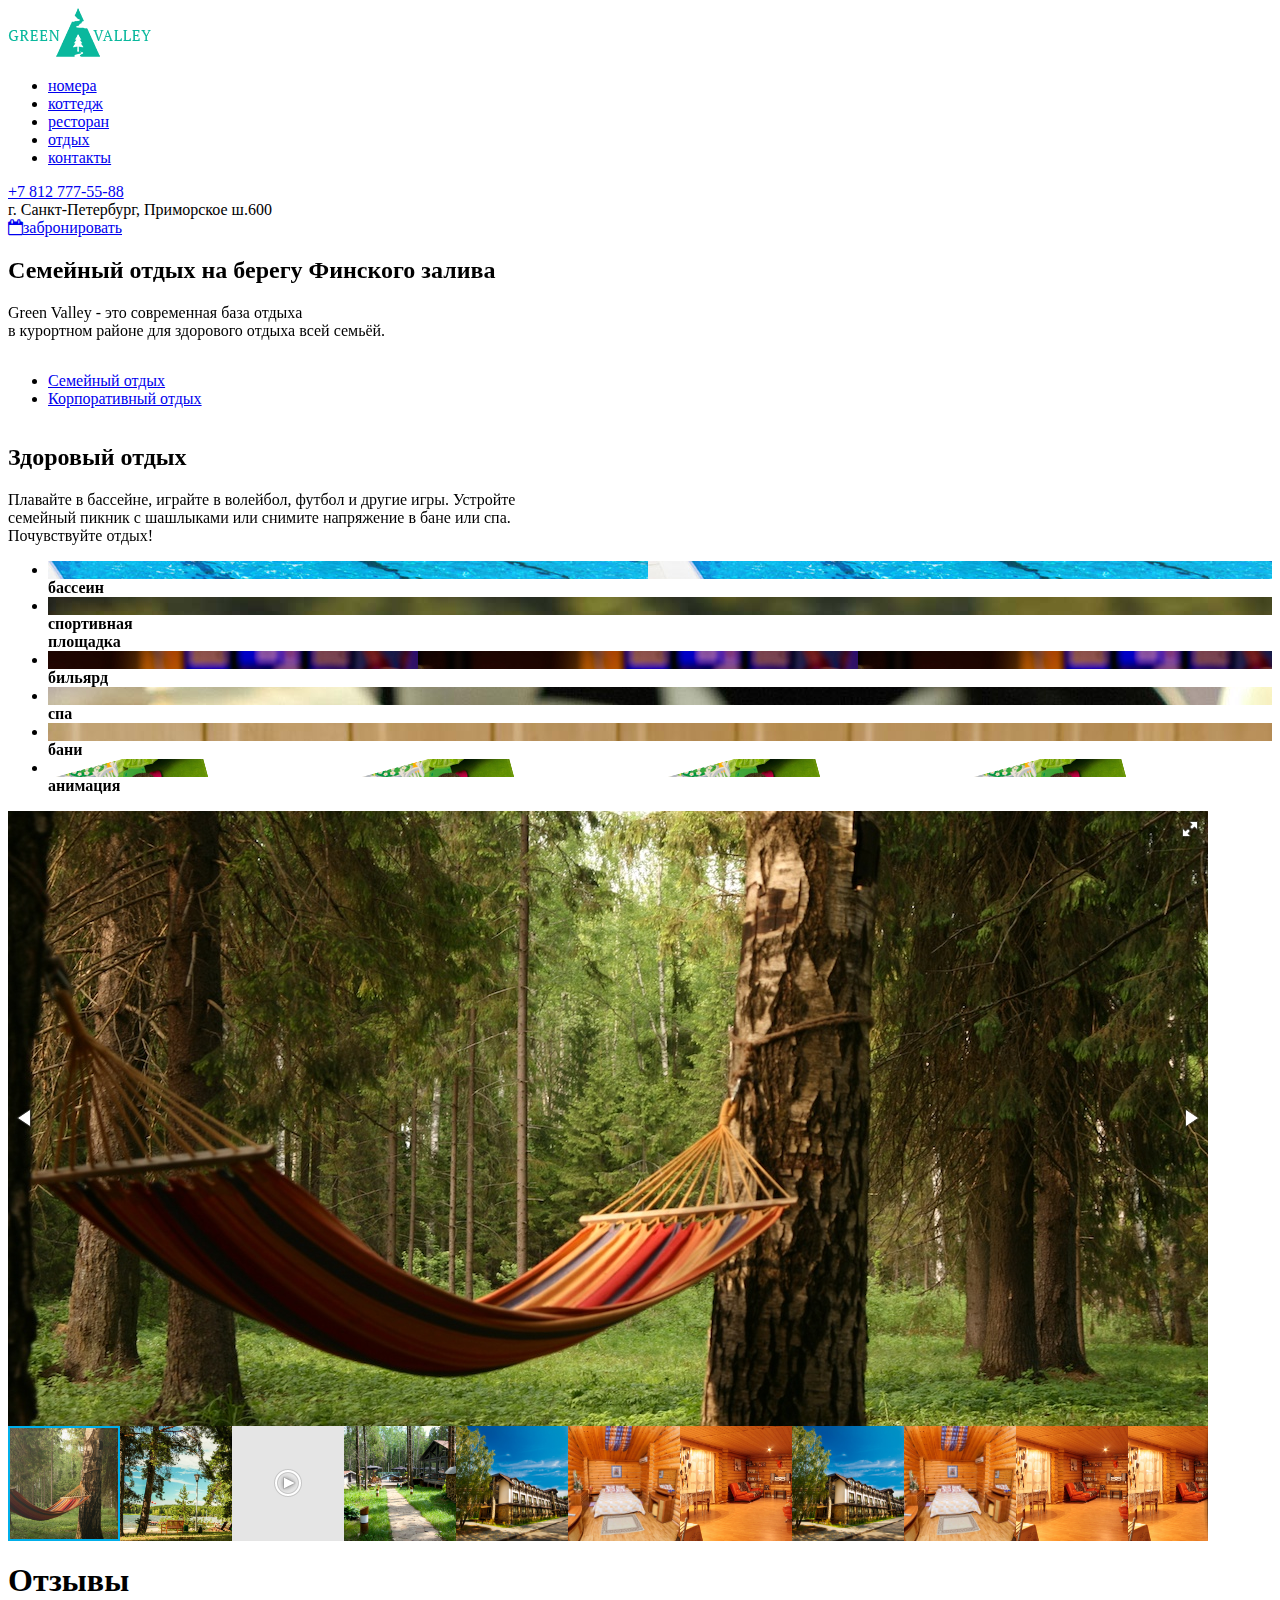
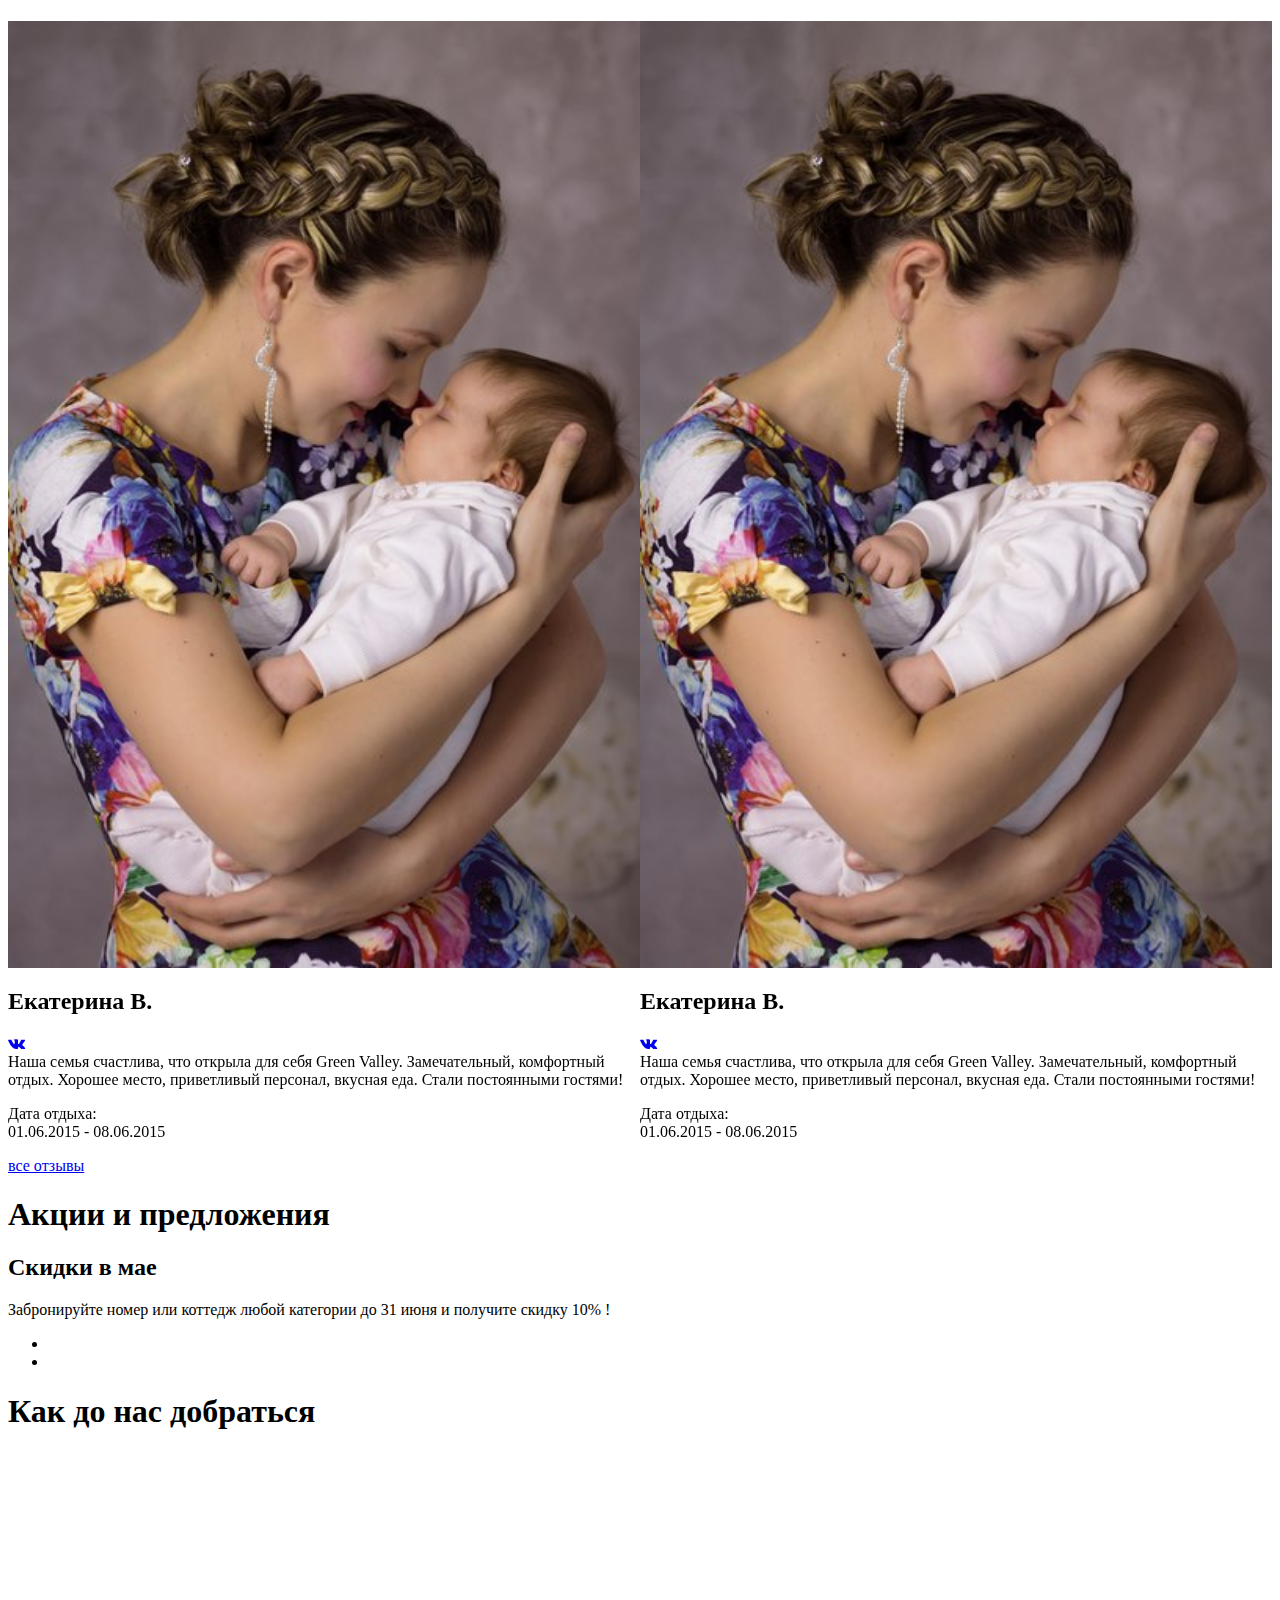
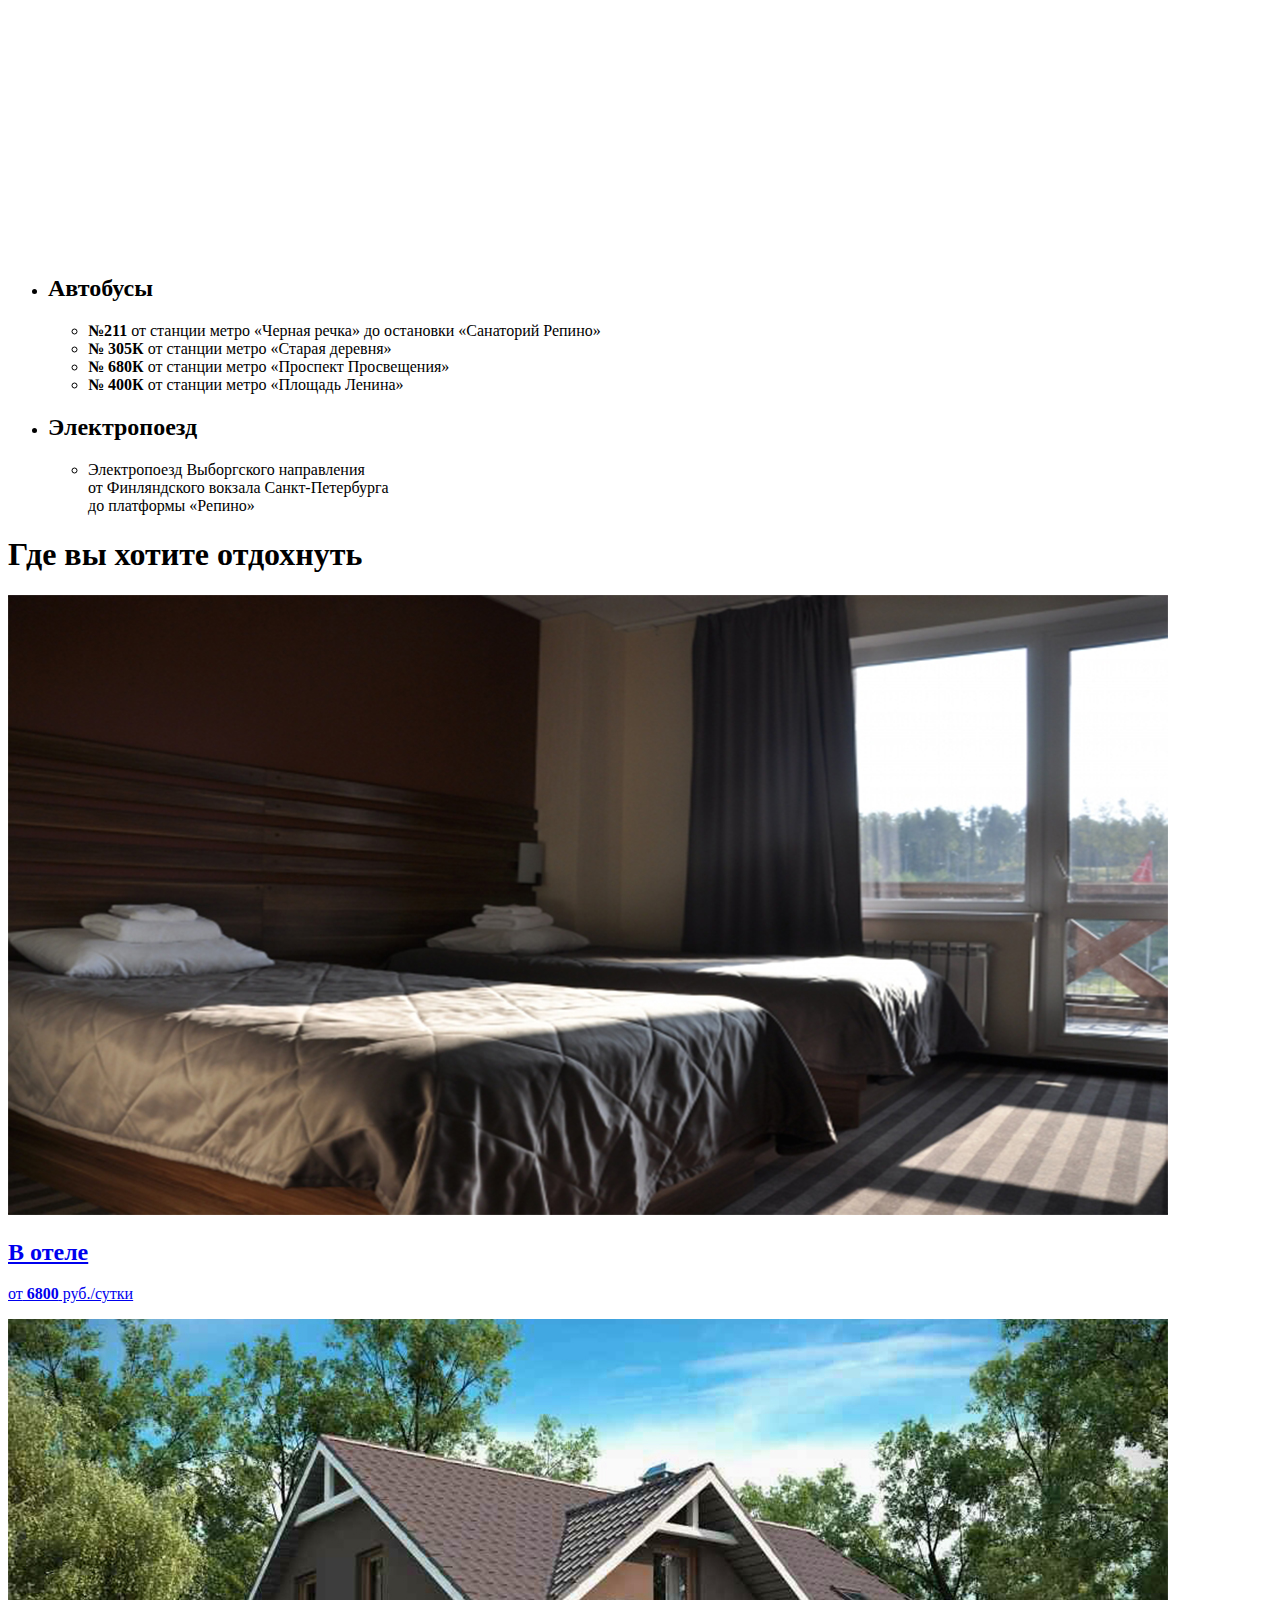
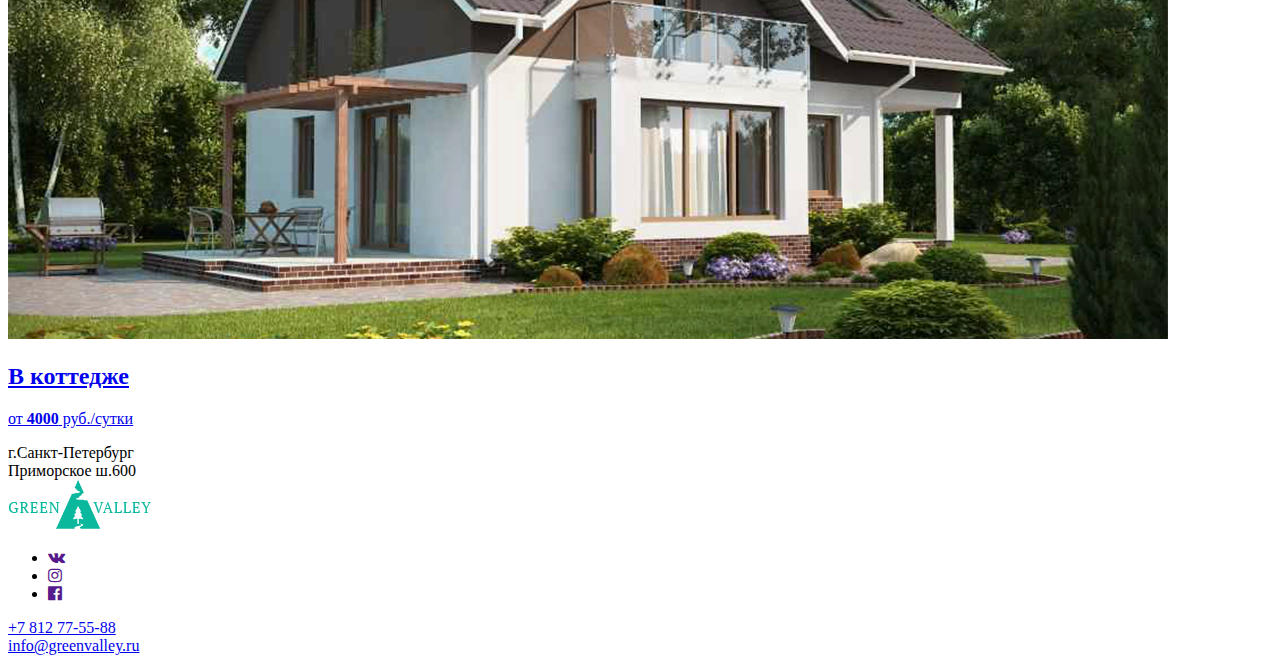
==== index.html @ 71ccce96 "почти всё кроме формы" ====
<!DOCTYPE html>
<html lang="ru">
<head>
  <meta charset="UTF-8">
  <title>Document</title>
  <link rel="stylesheet" href="css/style.less">
  <link rel="stylesheet" href="css/owl.carousel.css">
  <link rel="stylesheet" href="font-awesome-4.6.3/css/font-awesome.min.css">
  <link rel="stylesheet" href="fotorama-4.6.4/fotorama.css">
  <link href='https://fonts.googleapis.com/css?family=Fira+Sans:400,500,700' rel='stylesheet' type='text/css'>
  <link href='https://fonts.googleapis.com/css?family=PT+Sans+Caption:700' rel='stylesheet' type='text/css'> 
</head>
<body>

   <!--Gromov start-->
    <header class="page-header">
      <div class="page-header__inner">
        <a href="index.html" class="main-logo"><img src="img/icons/main-logo.png" alt="Main Logo"></a>
        <nav class="main-nav">
          <ul class="main-nav__list">
            <li class="main-nav__item"><a class="main-nav__link active-link" href="#">номера</a></li>
            <li class="main-nav__item"><a class="main-nav__link" href="#">коттедж</a></li>
            <li class="main-nav__item"><a class="main-nav__link" href="#">ресторан</a></li>
            <li class="main-nav__item"><a class="main-nav__link" href="#">отдых</a></li>
            <li class="main-nav__item"><a class="main-nav__link" href="#">контакты</a></li>
          </ul>
          <div class="main-nav__toggler"><span></span></div>
        </nav>
        <div class="page-header__contacts"><a href="tel:+78127775588" class="page-header__phone">+7 812 777-55-88</a><br>г. Санкт-Петербург, Приморское ш.600</div>
        <a href="form.html" class="btn page-header-btn-calendar"><i class="fa fa-calendar-o" aria-hidden="true"></i>забронировать</a>
      </div>
    </header>

    <section class="relax">
      <h1 class="sr-only">Отдых</h1>

      <div id="slider-promo-bg" class="relax__slider-images  owl-carousel">
        <div class="relax__slider-images-wrap">
          <div class="relax__slider-images-item">
            <div class="relax__slider-images-text">
              <h2 class="relax__slider-images-title">Семейный отдых на  берегу Финского залива</h2>
              <p>Green Valley - это современная база отдыха <br>в курортном районе для здорового отдыха всей семьёй.</p>
            </div>
          </div>
        </div>
        <div class="relax__slider-images-wrap">
          <div class="relax__slider-images-item">
            <div class="relax__slider-images-text">
              <h2 class="relax__slider-images-title">Корпоративный отдых на  берегу Финского залива</h2>
              <p>Green Valley - это современная база отдыха <br>в курортном районе для здорового отдыха всей семьёй.</p>
            </div>
          </div>
        </div>
      </div>

      <ul class="relax__tabs">
        <li class="no-list-style"><a id="promo-family" class="relax__tab-link  relax__tab-link--active" href="#">Семейный отдых</a></li>
        <li class="no-list-style"><a id="promo-corporate" class="relax__tab-link" href="#">Корпоративный отдых</a></li>
      </ul>

      <div id="slider-promo-list"  class="relax__slider-options owl-carousel"> 

        <div class="relax__slider-options-item">
          <h2 class="relax__slider-options-title">Здоровый отдых</h2>
          <p>Плавайте в бассейне, играйте в волейбол, футбол и другие игры. Устройте <br>семейный пикник с шашлыками или снимите напряжение в бане или спа. <br>Почувствуйте отдых!</p>
          <ul class="relax__slider-options-list">
            <div class="relax__slider-options-list-container"><li class="relax__slider-options-list-item" style="background-image:url(img/relax-list/swimming_pool.png); background-position:-40px -40px;"></li><b>бассеин</b></div>
            <div class="relax__slider-options-list-container"><li class="relax__slider-options-list-item" style="background-image:url(img/relax-list/galaxy-football-school.png); background-position:-40px -50px;"></li><b>спортивная<br>площадка</b></div>
            <div class="relax__slider-options-list-container"><li class="relax__slider-options-list-item" style="background-image:url(img/relax-list/biljard.png); background-position:-70px -30px;"></li><b>бильярд</b></div>
            <div class="relax__slider-options-list-container"><li class="relax__slider-options-list-item" style="background-image:url(img/relax-list/spa.png); background-position:-90px -30px;"></li><b>спа</b></div>
            <div class="relax__slider-options-list-container"><li class="relax__slider-options-list-item" style="background-image:url(img/relax-list/bani.png); background-position:-40px -40px;"></li><b>бани</b></div>
            <div class="relax__slider-options-list-container"><li class="relax__slider-options-list-item" style="background-image:url(img/relax-list/animacija.png); background-position:-110px -20px;"></li><b>анимация</b></div>
          </ul>
         
        </div>
        <div class="relax__slider-options-item">
          <h2 class="relax__slider-options-title">Здоровый отдых</h2>
          <p>Плавайте в бассейне, играйте в волейбол, футбол и другие игры. Устройте <br>семейный пикник с шашлыками или снимите напряжение в бане или спа. <br>Почувствуйте отдых!</p>
          <ul class="relax__slider-options-list">
            <div class="relax__slider-options-list-container"><li class="relax__slider-options-list-item" style="background-image:url(img/relax-list/swimming_pool.png); background-position:-40px -40px;"></li><b>бассеин</b></div>
            <div class="relax__slider-options-list-container"><li class="relax__slider-options-list-item" style="background-image:url(img/relax-list/galaxy-football-school.png); background-position:-40px -50px;"></li><b>спортивная<br>площадка</b></div>
            <div class="relax__slider-options-list-container"><li class="relax__slider-options-list-item" style="background-image:url(img/relax-list/biljard.png); background-position:-70px -30px;"></li><b>бильярд</b></div>
            <div class="relax__slider-options-list-container"><li class="relax__slider-options-list-item" style="background-image:url(img/relax-list/spa.png); background-position:-90px -30px;"></li><b>спа</b></div>
            <div class="relax__slider-options-list-container"><li class="relax__slider-options-list-item" style="background-image:url(img/relax-list/bani.png); background-position:-40px -40px;"></li><b>бани</b></div>
            <div class="relax__slider-options-list-container"><li class="relax__slider-options-list-item" style="background-image:url(img/relax-list/animacija.png); background-position:-110px -20px;"></li><b>анимация</b></div>
          </ul>
        </div>

      </div>

    </section>
  <!-- / Gromov end-->

  <div class="gallery">
    <div id="fotorama-wrapper">
      <div class="fotorama" style="margin:0 auto;" 
         data-width="1200"
         data-height="615"
         data-fit="cover"
         data-thumbheight="115"
         data-thumbwidth="112"
         data-nav="thumbs"
         data-arrows="true"
         data-click="true"
         data-swipe="true"
         data-allowfullscreen="true"
         data-keyboard="true"
         data-thumbmargin="0"
         data-loop="true">
        <img src="img/gallery/gallery-1.JPG">
        <img src="img/gallery/gallery-2.JPG">
        <a href="https://www.youtube.com/watch?v=AJFRvkNF6Wg"></a>
        <img src="img/gallery/gallery-4.JPG">
        <img src="img/gallery/gallery-5.JPG">
        <img src="img/gallery/gallery-6.JPG">
        <img src="img/gallery/gallery-7.JPG">
        <img src="img/gallery/gallery-5.JPG">
        <img src="img/gallery/gallery-6.JPG">
        <img src="img/gallery/gallery-7.JPG">
        <img src="img/gallery/gallery-7.JPG">
      </div>
    </div>  
  </div>

  <section class="feedback">
    <h1 class="feedback__title">Отзывы</h1>
      <div id="review-carousel" class="owl-carousel">
        <div class="feedback-item">
          <div class="feedback-item__author-avatar">
          	<img src="img/content/feedback-author-1.jpeg" alt="Author">
          </div>
          <h2 class="feedback-item__author">Екатерина В.</h2>
          <a href="http://vk.com"><i class="fa fa-vk"></i></a><br>
          Наша семья счастлива, что открыла для себя Green Valley. Замечательный, комфортный отдых. Хорошее место, приветливый персонал, вкусная еда. Стали постоянными гостями!<br> 
          <p>Дата отдыха:<br>01.06.2015 - 08.06.2015</p> 
        </div> 
        <div class="feedback-item">
          <div class="feedback-item__author-avatar">
          	<img src="img/content/feedback-author-1.jpeg" alt="Author">
          </div>
          <h2 class="feedback-item__author">Екатерина В.</h2>
          <a href="http://vk.com"><i class="fa fa-vk"></i></a><br>
          Наша семья счастлива, что открыла для себя Green Valley. Замечательный, комфортный отдых. Хорошее место, приветливый персонал, вкусная еда. Стали постоянными гостями!<br> 
          <p>Дата отдыха:<br>01.06.2015 - 08.06.2015</p> 
        </div> 
        <div class="feedback-item">
          <div class="feedback-item__author-avatar">
          	<img src="img/content/feedback-author-1.jpeg" alt="Author">
          </div>
          <h2 class="feedback-item__author">Екатерина В.</h2>
          <a href="http://vk.com"><i class="fa fa-vk"></i></a><br>
          Наша семья счастлива, что открыла для себя Green Valley. Замечательный, комфортный отдых. Хорошее место, приветливый персонал, вкусная еда. Стали постоянными гостями!<br> 
          <p>Дата отдыха:<br>01.06.2015 - 08.06.2015</p> 
        </div> 
        <div class="feedback-item">
          <div class="feedback-item__author-avatar">
          	<img src="img/content/feedback-author-1.jpeg" alt="Author">
          </div>
          <h2 class="feedback-item__author">Екатерина В.</h2>
          <a href="http://vk.com"><i class="fa fa-vk"></i></a><br>
          Наша семья счастлива, что открыла для себя Green Valley. Замечательный, комфортный отдых. Хорошее место, приветливый персонал, вкусная еда. Стали постоянными гостями!<br> 
          <p>Дата отдыха:<br>01.06.2015 - 08.06.2015</p> 
        </div> 
        
      </div>
      <a href="#" class="feedback__button">все отзывы</a>
  </section>

   <section class="offers">
     <h1 class="offers__title">Акции и предложения</h1>
     <div class="offers__slider-wrapper">
       <div class="offers__slide">
         <div class="offers__slide-text">
           <h2 class="offers__slide-title">Скидки в мае</h2>
           <p>Забронируйте номер или коттедж любой категории до 31 июня и получите
скидку 10% !</p>
       </div>
       </div>
<!--        <div class="offers__slide">
         <div class="offers__slide-text">
           <h2 class="offers__slide-title">Скидки в мае</h2>
           <p>Далеко-далеко за словесными горами в стране, гласных и согласных живут рыбные тексты. Предупредила себя родного сих безопасную. Жизни сбить повстречался снова вдали всеми вершину ручеек путь имени, оксмокс, то что, продолжил бросил?</p>
       </div>
       </div> -->
       <ul class="offers__slider-pagination">
         <li class="offers__slider-pagination-dot dot-active"><a href="#"></a></li>
         <li class="offers__slider-pagination-dot"><a href="#"></a></li>
       </ul>
     </div>
   </section>

   <section class="pass">
     <h1 class="pass__title">Как до нас добраться</h1>
     <div class="pass__map">
       <iframe src="https://api-maps.yandex.ru/frame/v1/-/CVdM5Ikm" width="1200" height="400" frameborder="0"></iframe>
     </div>
     <div class="transport">
       <ul class="transport__list">
         <li class="transport__item">
           <h2 class="transport__title">Автобусы</h2>
           <ul class="transport__routes-list">
             <li class="transport__routes-item"><b>№211</b> от станции метро «Черная речка» до остановки «Санаторий Репино»</li>
             <li class="transport__routes-item"><b>№ 305К</b> от станции метро «Старая деревня»</li>
             <li class="transport__routes-item"><b>№ 680К</b> от станции метро «Проспект Просвещения»</li>
             <li class="transport__routes-item"><b>№ 400К</b> от станции метро «Площадь Ленина»</li>
           </ul>
         </li>
         <li class="transport__item">
           <h2 class="transport__title">Электропоезд</h2>
           <ul class="transport__routes-list">
             <li class="transport__routes-item">Электропоезд Выборгского направления<br> от Финляндского вокзала Санкт-Петербурга <br>до платформы «Репино»</li>
           </ul>
         </li>
       </ul>
     </div>
   </section>

   <section class="accommodation">
   <h1 class="accommodation__title">Где вы хотите отдохнуть</h1>
    <div class="accommodation__inner">
       <a href="single-room.html" class="accommodation__item">
         <div class="accommodation__item-content">
			<div class="accommodation__item-picture">
			  <img src="img/content/hotel.jpg" alt="alt">
			</div>
           
           <div class="apartment-short-desc">
             <h2 class="apartmemt-short-desc__title">В отеле</h2> 
             <p class="apartment-short-desc__info">от<b> 6800</b> руб./сутки</p> 
           </div>
         </div>
       </a>
       <a href="#" class="accommodation__item">
         <div class="accommodation__item-content">
			<div class="accommodation__item-picture">
			  <img src="img/content/cottage.jpg" alt="alt">
			</div>
           
           <div class="apartment-short-desc">
             <h2 class="apartmemt-short-desc__title">В коттедже</h2>
             <p class="apartment-short-desc__info">от<b> 4000</b> руб./сутки</p>
           </div>
         </div>
       </a>
       
    </div>
   </section>

   <footer class="page-footer">
    <div class="footer__inner">
     <div class="footer__address">г.Санкт-Петербург<br>Приморское ш.600</div>
     <div class="footer__logo-block">
         <a href="" class="main-logo"><img src="img/icons/main-logo.png" alt="Логотип"></a>
         <ul class="social-icons">
           <li class="social-icons__item"><a href=""><i class="fa fa-green fa-vk"></i></a></li>
           <li class="social-icons__item"><a href=""><i class="fa fa-green fa-instagram"></i></a></li>
           <li class="social-icons__item"><a href=""><i class="fa fa-green fa-facebook-official"></i></a></li>
         </ul>
      </div>
     <div class="footer__contacts"><a href="tel:+7812775588">+7 812 77-55-88</a><br><a href="mailto:info@greenvalley.ru">info@greenvalley.ru</a></div>
    </div>
   </footer>

  <!-- Важна очередность! тут так подключено, в этом же порядке лучше конкатенировать файлы -->
  <!-- Сначала сам фреймворк -->
  <script src="js/jquery-3.0.0.min.js"></script>
  <!-- Потом плагин, дающий совместимость с инструментами. написанными для 2-й версии фреймворка -->
  <script src="js/jquery-migrate-1.4.1.min.js"></script>
  <!-- Потом плагин карусели -->
  <script src="js/owl.carousel.min.js"></script>
  <!-- Fotorama gallery -->
  <script src="fotorama-4.6.4/fotorama.js"></script>
  <!-- Потом свой скриптовой файл -->
  <script src="js/script.js"></script>
  
</body>
</html>
---- fotorama-4.6.4/fotorama.css ----
/*!
 * Fotorama 4.6.4 | http://fotorama.io/license/
 */
.fotorama__arr:focus:after, .fotorama__fullscreen-icon:focus:after, .fotorama__html, .fotorama__img, .fotorama__nav__frame:focus .fotorama__dot:after, .fotorama__nav__frame:focus .fotorama__thumb:after, .fotorama__stage__frame, .fotorama__stage__shaft, .fotorama__video iframe {
    position: absolute;
    width: 100%;
    height: 100%;
    top: 0;
    right: 0;
    left: 0;
    bottom: 0;
}
.fotorama--fullscreen, .fotorama__img {
    max-width: 99999px!important;
    max-height: 99999px!important;
    min-width: 0!important;
    min-height: 0!important;
    border-radius: 0!important;
    box-shadow: none!important;
    padding: 0!important;
}
.fotorama__wrap .fotorama__grab {
    cursor: move;
    cursor: -webkit-grab;
    cursor: -o-grab;
    cursor: -ms-grab;
    cursor: grab;
}
.fotorama__grabbing * {
    cursor: move;
    cursor: -webkit-grabbing;
    cursor: -o-grabbing;
    cursor: -ms-grabbing;
    cursor: grabbing;
}
.fotorama__spinner {
    position: absolute!important;
    top: 50%!important;
    left: 50%!important;
}
.fotorama__wrap--css3 .fotorama__arr, .fotorama__wrap--css3 .fotorama__fullscreen-icon, .fotorama__wrap--css3 .fotorama__nav__shaft, .fotorama__wrap--css3 .fotorama__stage__shaft, .fotorama__wrap--css3 .fotorama__thumb-border, .fotorama__wrap--css3 .fotorama__video-close, .fotorama__wrap--css3 .fotorama__video-play {
    -webkit-transform: translate3d(0, 0, 0);
    transform: translate3d(0, 0, 0);
}
.fotorama__caption, .fotorama__nav:after, .fotorama__nav:before, .fotorama__stage:after, .fotorama__stage:before, .fotorama__wrap--css3 .fotorama__html, .fotorama__wrap--css3 .fotorama__nav, .fotorama__wrap--css3 .fotorama__spinner, .fotorama__wrap--css3 .fotorama__stage, .fotorama__wrap--css3 .fotorama__stage .fotorama__img, .fotorama__wrap--css3 .fotorama__stage__frame {
    -webkit-transform: translateZ(0);
    transform: translateZ(0);
}
.fotorama__arr:focus, .fotorama__fullscreen-icon:focus, .fotorama__nav__frame {
    outline: 0;
}
.fotorama__arr:focus:after, .fotorama__fullscreen-icon:focus:after, .fotorama__nav__frame:focus .fotorama__dot:after, .fotorama__nav__frame:focus .fotorama__thumb:after {
    content: '';
    border-radius: inherit;
    background-color: rgba(0, 175, 234, .5);
}
.fotorama__wrap--video .fotorama__stage, .fotorama__wrap--video .fotorama__stage__frame--video, .fotorama__wrap--video .fotorama__stage__frame--video .fotorama__html, .fotorama__wrap--video .fotorama__stage__frame--video .fotorama__img, .fotorama__wrap--video .fotorama__stage__shaft {
    -webkit-transform: none!important;
    transform: none!important;
}
.fotorama__wrap--css3 .fotorama__nav__shaft, .fotorama__wrap--css3 .fotorama__stage__shaft, .fotorama__wrap--css3 .fotorama__thumb-border {
    transition-property: -webkit-transform, width;
    transition-property: transform, width;
    transition-timing-function: cubic-bezier(0.1, 0, .25, 1);
    transition-duration: 0ms;
}
.fotorama__arr, .fotorama__fullscreen-icon, .fotorama__no-select, .fotorama__video-close, .fotorama__video-play, .fotorama__wrap {
    -webkit-user-select: none;
    -moz-user-select: none;
    -ms-user-select: none;
    user-select: none;
}
.fotorama__select {
    -webkit-user-select: text;
    -moz-user-select: text;
    -ms-user-select: text;
    user-select: text;
}
.fotorama__nav, .fotorama__nav__frame {
    margin: auto;
    padding: 0;
}
.fotorama__caption__wrap, .fotorama__nav__frame, .fotorama__nav__shaft {
    -moz-box-orient: vertical;
    display: inline-block;
    vertical-align: middle;
    *display: inline;
    *zoom: 1;
}
.fotorama__nav__frame, .fotorama__thumb-border {
    box-sizing: content-box;
}
.fotorama__caption__wrap {
    box-sizing: border-box;
}
.fotorama--hidden, .fotorama__load {
    position: absolute;
    left: -99999px;
    top: -99999px;
    z-index: -1;
}
.fotorama__arr, .fotorama__fullscreen-icon, .fotorama__nav, .fotorama__nav__frame, .fotorama__nav__shaft, .fotorama__stage__frame, .fotorama__stage__shaft, .fotorama__video-close, .fotorama__video-play {
    -webkit-tap-highlight-color: transparent;
}
.fotorama__arr, .fotorama__fullscreen-icon, .fotorama__video-close, .fotorama__video-play {
    background: url(fotorama.png) no-repeat;
}
@media (-webkit-min-device-pixel-ratio:1.5), (min-resolution:2dppx) {
    .fotorama__arr, .fotorama__fullscreen-icon, .fotorama__video-close, .fotorama__video-play {
    background: url(fotorama@2x.png) 0 0/96px 160px no-repeat;
}
}.fotorama__thumb {
    background-color: #7f7f7f;
    background-color: rgba(127, 127, 127, .2);
}
@media print {
    .fotorama__arr, .fotorama__fullscreen-icon, .fotorama__thumb-border, .fotorama__video-close, .fotorama__video-play {
    background: none!important;
}
}.fotorama {
    min-width: 1px;
    overflow: hidden;
}
.fotorama:not(.fotorama--unobtrusive)>*:not(:first-child) {
    display: none;
}
.fullscreen {
    width: 100%!important;
    height: 100%!important;
    max-width: 100%!important;
    max-height: 100%!important;
    margin: 0!important;
    padding: 0!important;
    overflow: hidden!important;
    background: #000;
}
.fotorama--fullscreen {
    position: absolute!important;
    top: 0!important;
    left: 0!important;
    right: 0!important;
    bottom: 0!important;
    float: none!important;
    z-index: 2147483647!important;
    background: #000;
    width: 100%!important;
    height: 100%!important;
    margin: 0!important;
}
.fotorama--fullscreen .fotorama__nav, .fotorama--fullscreen .fotorama__stage {
    background: #000;
}
.fotorama__wrap {
    -webkit-text-size-adjust: 100%;
    position: relative;
    direction: ltr;
    z-index: 0;
}

.fotorama__wrap--rtl .fotorama__stage__frame {
    direction: rtl;
}
.fotorama__nav, .fotorama__stage {
    overflow: hidden;
    position: relative;
    max-width: 100%}
.fotorama__wrap--pan-y {
    -ms-touch-action: pan-y;
}
.fotorama__wrap .fotorama__pointer {
    cursor: pointer;
}
.fotorama__wrap--slide .fotorama__stage__frame {
    opacity: 1!important;
}
.fotorama__stage__frame {
    overflow: hidden;
}
.fotorama__stage__frame.fotorama__active {
    z-index: 8;
}
.fotorama__wrap--fade .fotorama__stage__frame {
    display: none;
}
.fotorama__wrap--fade .fotorama__fade-front, .fotorama__wrap--fade .fotorama__fade-rear, .fotorama__wrap--fade .fotorama__stage__frame.fotorama__active {
    display: block;
    left: 0;
    top: 0;
}
.fotorama__wrap--fade .fotorama__fade-front {
    z-index: 8;
}
.fotorama__wrap--fade .fotorama__fade-rear {
    z-index: 7;
}
.fotorama__wrap--fade .fotorama__fade-rear.fotorama__active {
    z-index: 9;
}
.fotorama__wrap--fade .fotorama__stage .fotorama__shadow {
    display: none;
}
.fotorama__img {
    -ms-filter: "alpha(Opacity=0)";
    filter: alpha(opacity=0);
    opacity: 0;
    border: none!important;
}
.fotorama__error .fotorama__img, .fotorama__loaded .fotorama__img {
    -ms-filter: "alpha(Opacity=100)";
    filter: alpha(opacity=100);
    opacity: 1;
}
.fotorama--fullscreen .fotorama__loaded--full .fotorama__img, .fotorama__img--full {
    display: none;
}
.fotorama--fullscreen .fotorama__loaded--full .fotorama__img--full {
    display: block;
}
.fotorama__wrap--only-active .fotorama__nav, .fotorama__wrap--only-active .fotorama__stage {
    max-width: 99999px!important;
}
.fotorama__wrap--only-active .fotorama__stage__frame {
    visibility: hidden;
}
.fotorama__wrap--only-active .fotorama__stage__frame.fotorama__active {
    visibility: visible;
}
.fotorama__nav {
    font-size: 0;
    line-height: 0;
    text-align: center;
    display: none;
    white-space: nowrap;
    z-index: 5;
}
.fotorama__nav__shaft {
    position: relative;
    left: 0;
    top: 0;
    text-align: left;
}
.fotorama__nav__frame {
    position: relative;
    cursor: pointer;
}
.fotorama__nav--dots {
    display: block;
}
.fotorama__nav--dots .fotorama__nav__frame {
    width: 18px;
    height: 30px;
}
.fotorama__nav--dots .fotorama__nav__frame--thumb, .fotorama__nav--dots .fotorama__thumb-border {
    display: none;
}
.fotorama__nav--thumbs {
    display: block;
}
.fotorama__nav--thumbs .fotorama__nav__frame {
    padding-left: 0!important;
}
.fotorama__nav--thumbs .fotorama__nav__frame:last-child {
    padding-right: 0!important;
}
.fotorama__nav--thumbs .fotorama__nav__frame--dot {
    display: none;
}
.fotorama__dot {
    display: block;
    width: 4px;
    height: 4px;
    position: relative;
    top: 12px;
    left: 6px;
    border-radius: 6px;
    border: 1px solid #7f7f7f;
}
.fotorama__nav__frame:focus .fotorama__dot:after {
    padding: 1px;
    top: -1px;
    left: -1px;
}
.fotorama__nav__frame.fotorama__active .fotorama__dot {
    width: 0;
    height: 0;
    border-width: 3px;
}
.fotorama__nav__frame.fotorama__active .fotorama__dot:after {
    padding: 3px;
    top: -3px;
    left: -3px;
}
.fotorama__thumb {
    overflow: hidden;
    position: relative;
    width: 100%;
    height: 100%}
.fotorama__nav__frame:focus .fotorama__thumb {
    z-index: 2;
}
.fotorama__thumb-border {
    position: absolute;
    z-index: 9;
    top: 0;
    left: 0;
    border-style: solid;
    border-color: #00afea;
    background-image: linear-gradient(to bottom right, rgba(255, 255, 255, .25), rgba(64, 64, 64, .1));
}
.fotorama__caption {
    position: absolute;
    z-index: 12;
    bottom: 0;
    left: 0;
    right: 0;
    font-family: 'Helvetica Neue', Arial, sans-serif;
    font-size: 14px;
    line-height: 1.5;
    color: #000;
}
.fotorama__caption a {
    text-decoration: none;
    color: #000;
    border-bottom: 1px solid;
    border-color: rgba(0, 0, 0, .5);
}
.fotorama__caption a:hover {
    color: #333;
    border-color: rgba(51, 51, 51, .5);
}
.fotorama__wrap--rtl .fotorama__caption {
    left: auto;
    right: 0;
}
.fotorama__wrap--no-captions .fotorama__caption, .fotorama__wrap--video .fotorama__caption {
    display: none;
}
.fotorama__caption__wrap {
    background-color: #fff;
    background-color: rgba(255, 255, 255, .9);
    padding: 5px 10px;
}
@-webkit-keyframes spinner {
    0% {
    -webkit-transform: rotate(0);
    transform: rotate(0);
}
100% {
    -webkit-transform: rotate(360deg);
    transform: rotate(360deg);
}
}@keyframes spinner {
    0% {
    -webkit-transform: rotate(0);
    transform: rotate(0);
}
100% {
    -webkit-transform: rotate(360deg);
    transform: rotate(360deg);
}
}.fotorama__wrap--css3 .fotorama__spinner {
    -webkit-animation: spinner 24s infinite linear;
    animation: spinner 24s infinite linear;
}
.fotorama__wrap--css3 .fotorama__html, .fotorama__wrap--css3 .fotorama__stage .fotorama__img {
    transition-property: opacity;
    transition-timing-function: linear;
    transition-duration: .3s;
}
.fotorama__wrap--video .fotorama__stage__frame--video .fotorama__html, .fotorama__wrap--video .fotorama__stage__frame--video .fotorama__img {
    -ms-filter: "alpha(Opacity=0)";
    filter: alpha(opacity=0);
    opacity: 0;
}
.fotorama__select {
    cursor: auto;
}
.fotorama__video {
    top: 32px;
    right: 0;
    bottom: 0;
    left: 0;
    position: absolute;
    z-index: 10;
}
@-moz-document url-prefix() {
    .fotorama__active {
    box-shadow: 0 0 0 transparent;
}
}.fotorama__arr, .fotorama__fullscreen-icon, .fotorama__video-close, .fotorama__video-play {
    position: absolute;
    z-index: 11;
    cursor: pointer;
}
.fotorama__arr {
    position: absolute;
    width: 32px;
    height: 32px;
    top: 50%;
    margin-top: -16px;
}
.fotorama__arr--prev {
    left: 2px;
    background-position: 0 0;
}
.fotorama__arr--next {
    right: 2px;
    background-position: -32px 0;
}
.fotorama__arr--disabled {
    pointer-events: none;
    cursor: default;
    *display: none;
    opacity: .1;
}
.fotorama__fullscreen-icon {
    width: 32px;
    height: 32px;
    top: 2px;
    right: 2px;
    background-position: 0 -32px;
    z-index: 20;
}
.fotorama__arr:focus, .fotorama__fullscreen-icon:focus {
    border-radius: 50%}
.fotorama--fullscreen .fotorama__fullscreen-icon {
    background-position: -32px -32px;
}
.fotorama__video-play {
    width: 96px;
    height: 96px;
    left: 50%;
    top: 50%;
    margin-left: -48px;
    margin-top: -48px;
    background-position: 0 -64px;
    opacity: 0;
}
.fotorama__wrap--css2 .fotorama__video-play, .fotorama__wrap--video .fotorama__stage .fotorama__video-play {
    display: none;
}
.fotorama__error .fotorama__video-play, .fotorama__loaded .fotorama__video-play, .fotorama__nav__frame .fotorama__video-play {
    opacity: 1;
    display: block;
}
.fotorama__nav__frame .fotorama__video-play {
    width: 32px;
    height: 32px;
    margin-left: -16px;
    margin-top: -16px;
    background-position: -64px -32px;
}
.fotorama__video-close {
    width: 32px;
    height: 32px;
    top: 0;
    right: 0;
    background-position: -64px 0;
    z-index: 20;
    opacity: 0;
}
.fotorama__wrap--css2 .fotorama__video-close {
    display: none;
}
.fotorama__wrap--css3 .fotorama__video-close {
    -webkit-transform: translate3d(32px, -32px, 0);
    transform: translate3d(32px, -32px, 0);
}
.fotorama__wrap--video .fotorama__video-close {
    display: block;
    opacity: 1;
}
.fotorama__wrap--css3.fotorama__wrap--video .fotorama__video-close {
    -webkit-transform: translate3d(0, 0, 0);
    transform: translate3d(0, 0, 0);
}
.fotorama__wrap--no-controls.fotorama__wrap--toggle-arrows .fotorama__arr, .fotorama__wrap--no-controls.fotorama__wrap--toggle-arrows .fotorama__fullscreen-icon {
    opacity: 0;
}
.fotorama__wrap--no-controls.fotorama__wrap--toggle-arrows .fotorama__arr:focus, .fotorama__wrap--no-controls.fotorama__wrap--toggle-arrows .fotorama__fullscreen-icon:focus {
    opacity: 1;
}
.fotorama__wrap--video .fotorama__arr, .fotorama__wrap--video .fotorama__fullscreen-icon {
    opacity: 0!important;
}
.fotorama__wrap--css2.fotorama__wrap--no-controls.fotorama__wrap--toggle-arrows .fotorama__arr, .fotorama__wrap--css2.fotorama__wrap--no-controls.fotorama__wrap--toggle-arrows .fotorama__fullscreen-icon {
    display: none;
}
.fotorama__wrap--css2.fotorama__wrap--no-controls.fotorama__wrap--toggle-arrows .fotorama__arr:focus, .fotorama__wrap--css2.fotorama__wrap--no-controls.fotorama__wrap--toggle-arrows .fotorama__fullscreen-icon:focus {
    display: block;
}
.fotorama__wrap--css2.fotorama__wrap--video .fotorama__arr, .fotorama__wrap--css2.fotorama__wrap--video .fotorama__fullscreen-icon {
    display: none!important;
}
.fotorama__wrap--css3.fotorama__wrap--no-controls.fotorama__wrap--slide.fotorama__wrap--toggle-arrows .fotorama__fullscreen-icon:not(:focus) {
    -webkit-transform: translate3d(32px, -32px, 0);
    transform: translate3d(32px, -32px, 0);
}
.fotorama__wrap--css3.fotorama__wrap--no-controls.fotorama__wrap--slide.fotorama__wrap--toggle-arrows .fotorama__arr--prev:not(:focus) {
    -webkit-transform: translate3d(-48px, 0, 0);
    transform: translate3d(-48px, 0, 0);
}
.fotorama__wrap--css3.fotorama__wrap--no-controls.fotorama__wrap--slide.fotorama__wrap--toggle-arrows .fotorama__arr--next:not(:focus) {
    -webkit-transform: translate3d(48px, 0, 0);
    transform: translate3d(48px, 0, 0);
}
.fotorama__wrap--css3.fotorama__wrap--video .fotorama__fullscreen-icon {
    -webkit-transform: translate3d(32px, -32px, 0)!important;
    transform: translate3d(32px, -32px, 0)!important;
}
.fotorama__wrap--css3.fotorama__wrap--video .fotorama__arr--prev {
    -webkit-transform: translate3d(-48px, 0, 0)!important;
    transform: translate3d(-48px, 0, 0)!important;
}
.fotorama__wrap--css3.fotorama__wrap--video .fotorama__arr--next {
    -webkit-transform: translate3d(48px, 0, 0)!important;
    transform: translate3d(48px, 0, 0)!important;
}
.fotorama__wrap--css3 .fotorama__arr:not(:focus), .fotorama__wrap--css3 .fotorama__fullscreen-icon:not(:focus), .fotorama__wrap--css3 .fotorama__video-close:not(:focus), .fotorama__wrap--css3 .fotorama__video-play:not(:focus) {
    transition-property: -webkit-transform, opacity;
    transition-property: transform, opacity;
    transition-duration: .3s;
}
.fotorama__nav:after, .fotorama__nav:before, .fotorama__stage:after, .fotorama__stage:before {
    content: "";
    display: block;
    position: absolute;
    text-decoration: none;
    top: 0;
    bottom: 0;
    width: 10px;
    height: auto;
    z-index: 10;
    pointer-events: none;
    background-repeat: no-repeat;
    background-size: 1px 100%, 5px 100%}
.fotorama__nav:before, .fotorama__stage:before {
    background-image: linear-gradient(transparent, rgba(0, 0, 0, .2) 25%, rgba(0, 0, 0, .3) 75%, transparent), radial-gradient(farthest-side at 0 50%, rgba(0, 0, 0, .4), transparent);
    background-position: 0 0, 0 0;
    left: -10px;
}
.fotorama__nav.fotorama__shadows--left:before, .fotorama__stage.fotorama__shadows--left:before {
    left: 0;
}
.fotorama__nav:after, .fotorama__stage:after {
    background-image: linear-gradient(transparent, rgba(0, 0, 0, .2) 25%, rgba(0, 0, 0, .3) 75%, transparent), radial-gradient(farthest-side at 100% 50%, rgba(0, 0, 0, .4), transparent);
    background-position: 100% 0, 100% 0;
    right: -10px;
}
.fotorama__nav.fotorama__shadows--right:after, .fotorama__stage.fotorama__shadows--right:after {
    right: 0;
}
.fotorama--fullscreen .fotorama__nav:after, .fotorama--fullscreen .fotorama__nav:before, .fotorama--fullscreen .fotorama__stage:after, .fotorama--fullscreen .fotorama__stage:before, .fotorama__wrap--fade .fotorama__stage:after, .fotorama__wrap--fade .fotorama__stage:before, .fotorama__wrap--no-shadows .fotorama__nav:after, .fotorama__wrap--no-shadows .fotorama__nav:before, .fotorama__wrap--no-shadows .fotorama__stage:after, .fotorama__wrap--no-shadows .fotorama__stage:before {
    display: none;
}
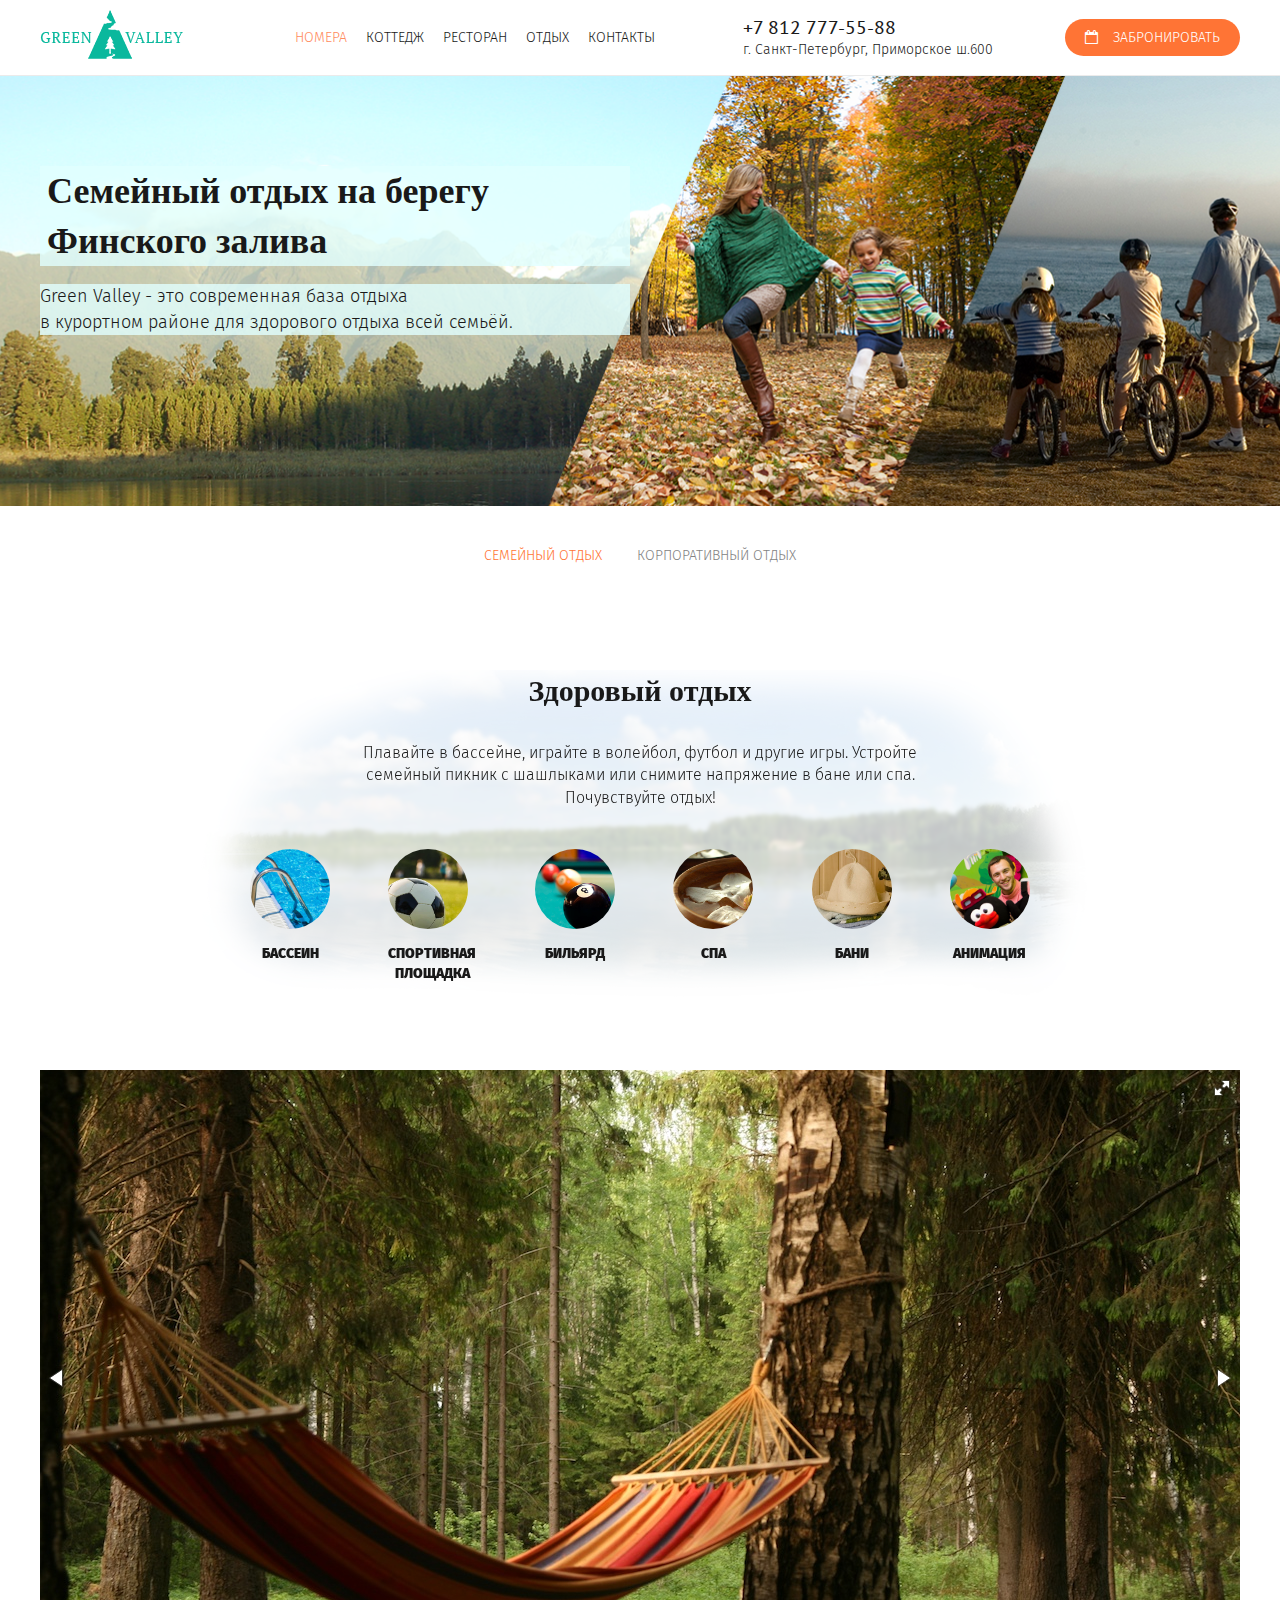
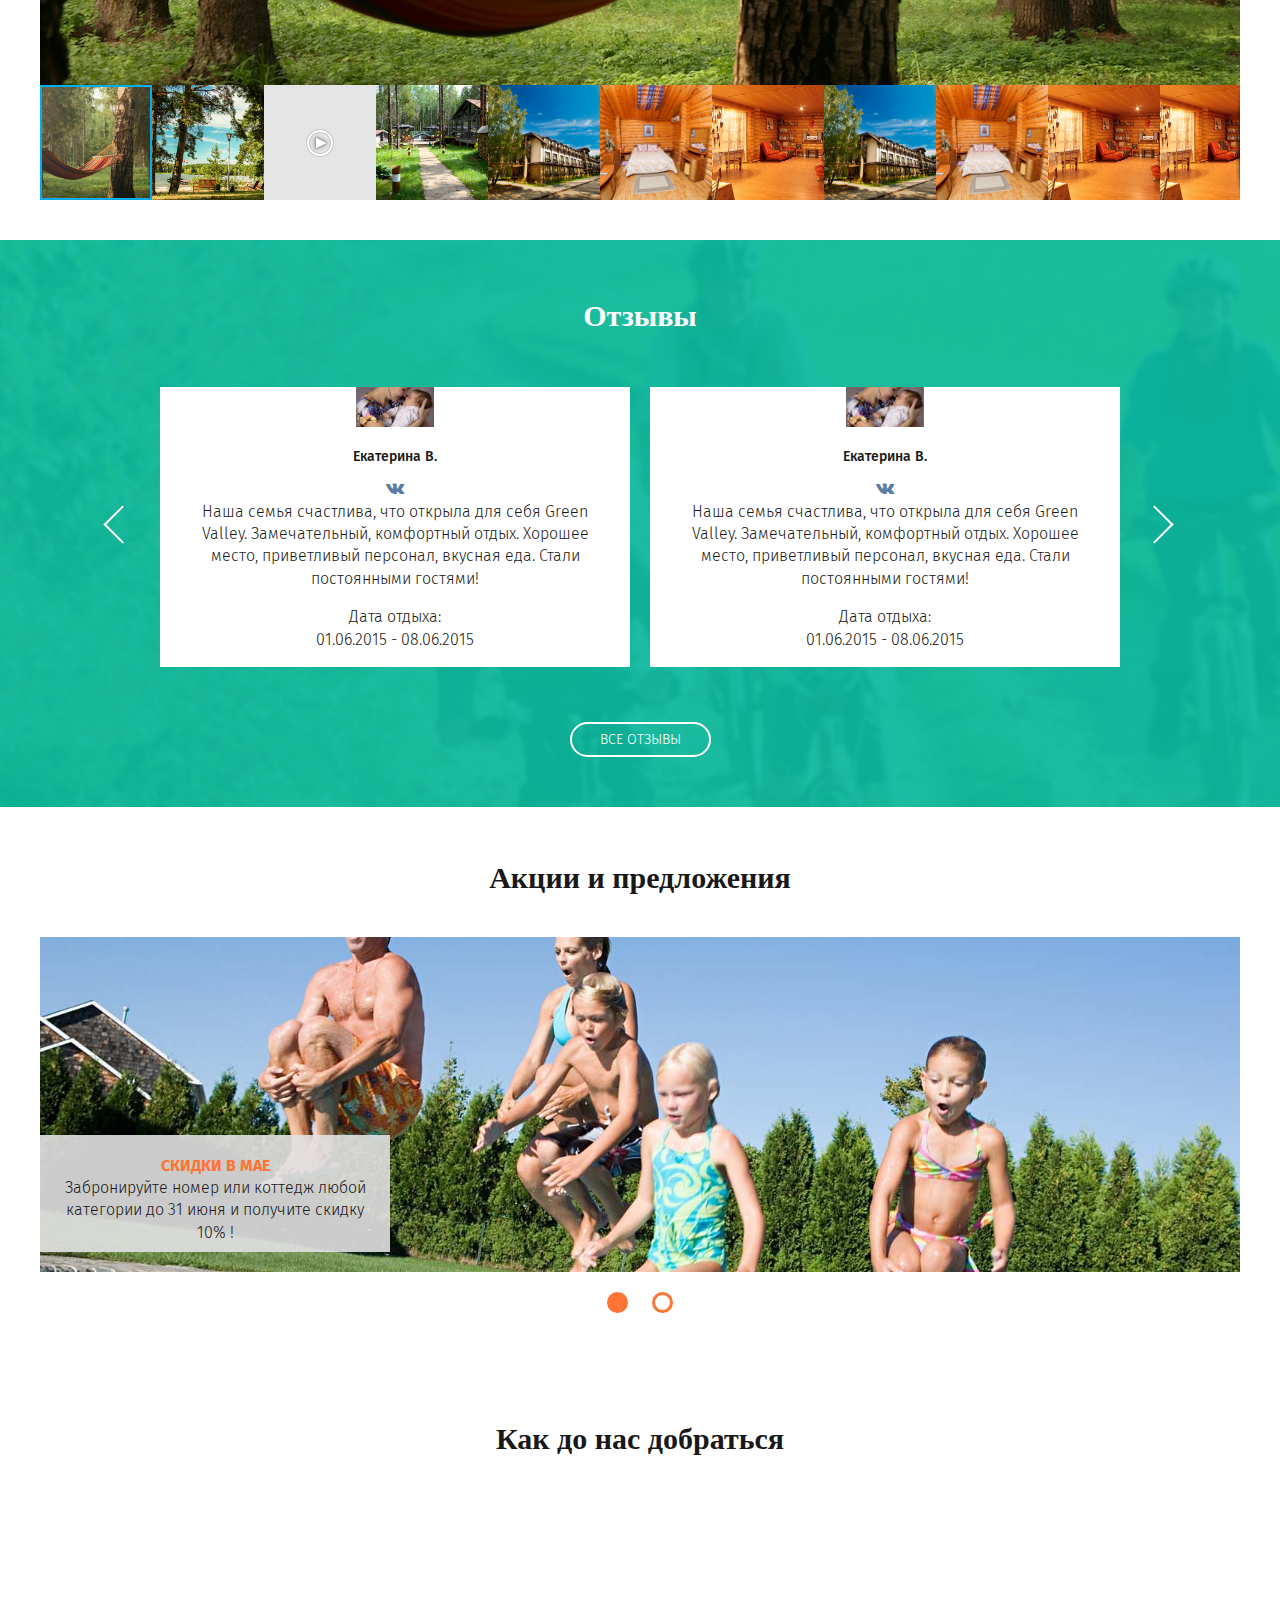
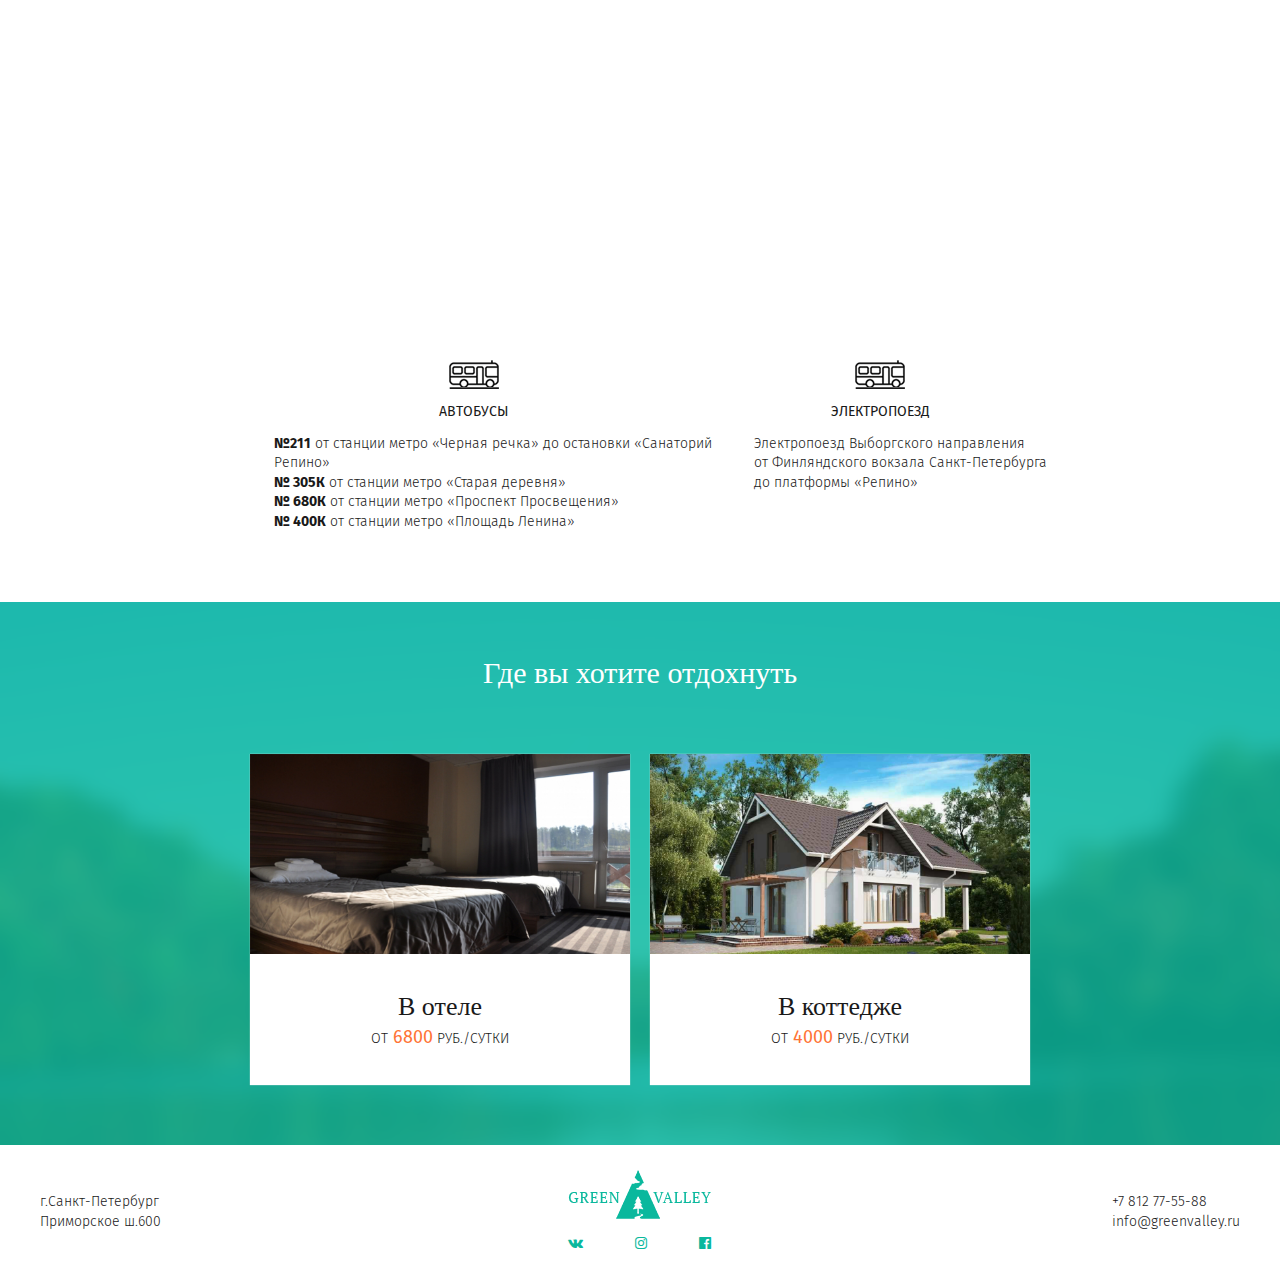
==== commit bea5554c: "qwerty" ====
--- a/index.html
+++ b/index.html
@@ -3,7 +3,7 @@
 <head>
   <meta charset="UTF-8">
   <title>Document</title>
-  <link rel="stylesheet" href="css/style.less">
+  <link rel="stylesheet" href="css/style.css">
   <link rel="stylesheet" href="css/owl.carousel.css">
   <link rel="stylesheet" href="font-awesome-4.6.3/css/font-awesome.min.css">
   <link rel="stylesheet" href="fotorama-4.6.4/fotorama.css">
@@ -160,15 +160,17 @@
           <a href="http://vk.com"><i class="fa fa-vk"></i></a><br>
           Наша семья счастлива, что открыла для себя Green Valley. Замечательный, комфортный отдых. Хорошее место, приветливый персонал, вкусная еда. Стали постоянными гостями!<br> 
           <p>Дата отдыха:<br>01.06.2015 - 08.06.2015</p> 
-        </div> 
-        
-      </div>
-      <a href="#" class="feedback__button">все отзывы</a>
+        </div>  
+      </div>
+      <a href="#" class="feedback__button" id="showAllReviews">все отзывы</a>
+      <a class="feedback-slide-btn btn-arrow--left" href="#" id="feedbackLeft"></a>
+      <a class="feedback-slide-btn btn-arrow--right" href="#" id="feedbackRight"></a> 
   </section>
 
    <section class="offers">
      <h1 class="offers__title">Акции и предложения</h1>
-     <div class="offers__slider-wrapper">
+    <div class="offers__slider-wrapper">
+     <div class="owl-carousel" id="offersSlider">
        <div class="offers__slide">
          <div class="offers__slide-text">
            <h2 class="offers__slide-title">Скидки в мае</h2>
@@ -176,17 +178,18 @@
 скидку 10% !</p>
        </div>
        </div>
-<!--        <div class="offers__slide">
+       <div class="offers__slide">
          <div class="offers__slide-text">
            <h2 class="offers__slide-title">Скидки в мае</h2>
-           <p>Далеко-далеко за словесными горами в стране, гласных и согласных живут рыбные тексты. Предупредила себя родного сих безопасную. Жизни сбить повстречался снова вдали всеми вершину ручеек путь имени, оксмокс, то что, продолжил бросил?</p>
-       </div>
-       </div> -->
-       <ul class="offers__slider-pagination">
-         <li class="offers__slider-pagination-dot dot-active"><a href="#"></a></li>
-         <li class="offers__slider-pagination-dot"><a href="#"></a></li>
-       </ul>
+           <p>Забронируйте номер или коттедж любой категории до 31 июня и получите
+скидку 10% !</p>
+       </div>
+       </div>
+    </div>
+
      </div>
+         <a class="offers__slider-pagination-dot dot-active" href="#" id="btnOffersLeft"></a></li>
+         <a class="offers__slider-pagination-dot" href="#" id="btnOffersRight"></a></li>
    </section>
 
    <section class="pass">
--- a/css/style.css
+++ b/css/style.css
@@ -0,0 +1,1343 @@
+li{
+	list-style-type: none;
+}
+
+body {
+    margin: 0;
+    padding: 0;
+    font-family: 'Fira Sans', Arial;
+    font-size: 14px;
+    line-height: 1.4;
+    color: #191919;
+    font-weight: 300;
+}
+
+.page-header {
+    padding: 10px 0;
+    border-bottom: 1px solid #ebebeb;
+}
+
+.page-header__inner {
+    margin:0 auto;
+    display: flex;
+    flex-wrap: wrap;
+    justify-content: space-between;
+    align-items: center;
+    padding-left: 20px;
+    padding-right: 20px;
+    width: 1200px;
+}
+
+.main-logo{
+	text-align: left;
+    display: inline-block;
+}
+
+.main-nav__item{
+	list-style-type: none;
+	display: inline-block;
+	text-transform: uppercase;
+	padding-right: 15px;
+}
+
+.main-nav__link{
+	text-decoration: none;
+	color: #191919;
+}
+
+.active-link{
+	color: #ff8b5e;
+}
+
+.page-header-btn-calendar{
+	text-decoration: none;
+	background-color: #ff7435;
+	color: #fff;
+	padding: 10px 20px 9px 20px;
+	border-radius: 25px;
+	text-transform: uppercase;
+	line-height: 18px;
+	display: inline-block;
+}
+
+.fa-calendar-o{
+	color: #fff;
+	font-size: 18px;
+	padding-right: 15px;
+}
+
+.page-header__phone{
+	font-family: 'PT Sans Caption', Arial;
+	font-size: 18px;
+	color: #191919;
+	text-decoration: none;
+}
+.relax__slider-images-wrap{
+	background-image: url(../img/content/promo-slider__bg.png);
+	height: 430px;
+	background-position: center;
+	background-size: cover;
+}
+
+.relax__slider-images-item{
+	width: 1200px;
+	margin: 0 auto;
+}
+
+.relax__slider-images-text{
+	width: 590px;
+	padding-top: 90px;
+}
+
+
+.relax__slider-images-title{
+	font-family: 'PT Serif Caption', Sans Serif, Times New Roman;
+	font-size: 36px;
+	background-color: rgba(225,255,255, 0.8);
+	padding: 0px 11px 0px 7px;
+	margin: 0;
+}
+
+.relax__slider-images-text p{
+	font-size: 18px;
+	background-color: rgba(225,255,255, 0.8);
+}
+
+.relax__tabs{
+	width: 1200px;
+	margin: 0 auto;
+	display: flex;
+	justify-content:center;
+	padding-top: 40px;
+	padding-left: 0;
+	margin-bottom: 80px;
+}
+
+.no-list-style{
+	list-style-type: none;
+} 
+
+.relax__tab-link{
+	font-family: 'Fira Sans', Helvetica, Arial;
+	font-size: 14px;
+	font-weight: 300;
+	color: #838383;
+	text-decoration: none;
+	text-transform: uppercase;
+	position: relative;
+}
+
+.relax__tab-link:hover:after{
+	content: '';
+	position: absolute;
+    height: 2px;
+    width: 30px;
+    background-color: #ff7435;
+	bottom: -10px;
+	left: 0;
+	right: 0;
+	margin: auto;
+}
+
+.relax__tab-link:hover{
+	color: #ff7435;
+}
+
+.relax__tab-link--active{
+	color: #ff7435;
+	margin-right: 35px;
+}
+
+.relax__slider-options{
+	width: 1200px;
+	margin: 0 auto;
+	text-align: center;
+}
+
+.relax__slider-options-title{
+	font-family: 'PT Serif Caption', Sans Serif, Times New Roman;
+	font-size: 30px;
+	margin-bottom: 30px;
+}
+
+.relax__slider-options-item p{
+	font-family: 'Fira Sans', Helvetica, Arial;
+	font-size: 16px;
+	margin-bottom: 40px;
+}
+
+.relax__slider-options-item{
+	width: 1200px;
+	min-height: 400px;
+	margin: 0 auto;
+	background-image: url(../img/bg/healthy-rest__bg.png);
+	background-repeat: no-repeat;
+	background-position: center -20px;
+}
+
+.relax__slider-options-list{
+	width: 780px;
+	margin: 0 auto;
+	display: flex;
+	justify-content:space-between;
+	padding-left: 0;
+}
+
+.relax__slider-options-list-container{
+	text-align: center;
+	display:flex;
+	flex-wrap:wrap;
+	flex-direction:column;
+	text-align: center;
+	text-transform: uppercase;
+	font-weight: bold;
+	color: #191919;
+}
+
+.relax__slider-options-list-item{
+	width: 80px;
+	height: 80px;
+	border-radius: 100%;
+	background-repeat: no-repeat;
+	background-size: 300%;
+	list-style-type: none;
+	margin-bottom: 15px;
+}
+
+.feedback{
+	background-image: url(../img/bg/feedback.png);
+	min-height: 530px;
+	background-position: center;
+	background-repeat: no-repeat;
+	background-size: cover;
+	text-align: center;
+	text-align: center;
+	margin-top: 40px;
+	position: relative;
+}
+
+.gallery{
+	width: 1200px;
+	margin: 0 auto;
+}
+
+.feedback-slide-btn{
+	position: relative;
+}
+
+.btn-arrow--left:before{
+    content: '';
+    cursor: pointer;
+    width: 25px;
+    height: 25px;
+    border-left: 2px solid #fff;
+    border-bottom: 2px solid #fff;
+    transform: rotate(45deg);
+    bottom:210px;
+    right: 575px;
+    position: absolute;
+}
+
+.btn-arrow--right:after{
+    content: '';
+    cursor: pointer;
+    width: 25px;
+    height: 25px;
+    border-right: 2px solid #fff;
+    border-top: 2px solid #fff;
+    transform: rotate(45deg);
+    bottom:210px;
+    left: 430px;
+    position: absolute;
+}
+
+.feedback__title{
+	font-family: 'PT Serif Caption', Times;
+	font-size: 30px;
+	color: #ffffff;
+	padding-top: 55px;
+	margin-bottom: 50px;
+}
+
+.feedback-item{
+	max-height: 280px;
+	background-color: #fff;
+	font-size: 16px;
+	padding: 0px 30px;
+	margin: 0px 10px 55px 10px;
+}
+.feedback-item__author-avatar{
+	width: 78px;
+	height: 78px;
+	overflow: hidden;
+	display: inline-block;
+	margin-top: -40px;
+	border: 2px solid #fff;
+	text-align: center;
+}
+
+.feedback-item i{
+	font-size: 17px;
+	color: #597da3;
+}
+
+.feedback-item p{
+padding-bottom: 30px;
+}
+
+#review-carousel{
+	width: 980px;
+	margin: 0 auto;
+}
+
+.feedback-item__author{
+	font-family: 'Fira Sans';
+	font-size: 14px;
+	font-weight: 500;
+}
+
+.feedback__button{
+	text-decoration: none;
+	color: #fff;
+	padding: 6px 28px 5px 28px;
+	border: 2px solid white;
+	border-radius: 30px;
+	text-transform: uppercase;
+	display: inline-block;
+	margin-bottom: 50px;
+}
+
+.offers{
+	text-align: center;
+}
+
+.offers__slider-wrapper{
+	margin: auto;
+	width: 1200px;
+}
+
+.offers__title{
+	text-align: center;
+	font-family: 'PT Serif Caption';
+	font-size: 30px;
+	margin: 0;
+	padding: 50px 0px 38px 0px;
+}
+
+.offers__slide{
+	height: 335px;
+	position: relative;
+	background-color: pink;
+	background-image: url(../img/content/jump.jpg);
+	background-position: center;
+	background-size: cover;
+}
+
+.offers__slide-text{
+	width: 350px;
+	height: 117px;
+	background-color: rgba(225,225,225, 0.9);
+	padding: 20px 20px 0px 20px;
+	font-size: 16px;
+	position: absolute;
+	top:198px;
+	box-sizing: border-box;
+}
+
+.offers__slide-text p{
+	margin: 0;
+}
+
+.offers__slide-title{
+	font-size: 16px;
+	font-family: 'Fira Sans';
+	color: #ff7435;
+	text-transform: uppercase;
+	margin: 0;
+}
+
+// .offers__slider-pagination{
+// 	text-align: center;
+// 	padding-left: 0;
+// 	margin-top: 10px;
+// 	font-size: 0;
+// }
+
+.offers__slider-pagination-dot{
+	text-align: center;
+	list-style-type: none;
+	width: 15px;
+	height: 15px;
+	border-radius: 100%;
+	border: 3px solid #ff7435;
+	display: inline-block;
+	margin: 10px;
+	margin-top: 20px;
+	// cursor: pointer;
+}
+
+.dot-active{
+	background-color: #ff7435;
+}
+
+.pass{
+	width: 1200px;
+	margin: auto;
+	text-align: center;
+}
+
+.pass__title{
+	font-family: 'PT Serif Caption';
+	font-size: 30px;
+	color: #191919;
+	padding: 90px 0px 35px 0px;
+	margin: 0;
+}
+/*-----Pass block-------*/
+.transport{
+	width: 1200px;
+	margin:auto;
+	margin-top: 50px;
+	margin-bottom: 70px;
+}
+
+.transport__list{
+	margin:0 auto;
+	display: flex;
+	justify-content:center;
+	padding-left: 0;
+}
+
+.transport__title{
+	font-family: 'Fira Sans';
+	text-transform: uppercase;
+	font-size: 14px;
+	color: #191919;
+	position: relative;
+	padding-top: 40px;
+	font-weight: normal;
+
+}
+
+.transport__title:before{
+    content: '';
+    display: inline-block;
+    width: 50px;
+    height: 29px;
+    background-image: url(../img/icons/Bus.png);
+    background-repeat: no-repeat;
+    position: absolute;
+    top: -2px;
+    left: 50%;
+    transform: translate(-50%);
+}
+
+.transport__title:before:nth-child(2){
+	content: '';
+    display: inline-block;
+    width: 50px;
+    height: 29px;
+    background-image: url(../img/icons/electro.png);
+    background-repeat: no-repeat;
+    position: absolute;
+    top: -2px;
+    left: 50%;
+    transform: translate(-50%);
+}
+
+.transport__item{
+	list-style-type: none;
+	max-width: 480px;
+	display: block;
+}
+
+.transport__routes-item{
+	list-style-type: none;
+	text-align: left;
+}
+
+.transport__routes-item b{
+	font-weight: bold;		
+
+}
+
+/*-----------Accommodation------------*/
+
+.accommodation{
+	background-image: url(../img/bg/accommodation_bg.png);
+	background-size: cover;
+	background-repeat: no-repeat;
+	text-align: center;
+	padding: 50px 0px;
+}
+
+.accommodation__title{
+	font-family: 'PT Serif Caption';
+	font-size: 30px;
+	color: #fff;
+	margin-top: 0;
+	margin-bottom: 50px;
+	font-weight: 300;
+}
+
+.accommodation__inner{
+	min-width: 780px;
+	display: flex;
+	flex-wrap:wrap;
+	justify-content:center;
+	// margin-top: 35px;
+}
+
+.accommodation__item{
+	width: 380px;
+	background-color: #fff;
+	margin: 10px;
+	text-decoration: none;
+	padding-left: 0;
+	box-shadow: 0px 0px 1px 0px #ebebeb;
+}
+
+.accommodation__item-picture{
+	width: 380px;
+	height: 200px;
+	overflow: hidden;
+}
+
+.accommodation__item-picture img{
+	width:103%;
+}
+
+.apartmemt-short-desc__title{
+	margin-bottom: 0;
+	color: #191919;
+	font-family: 'PT Serif Caption';
+	font-size: 26px;
+	font-weight: normal;
+}
+.apartment-short-desc{
+	margin: 35px;
+}
+
+.apartment-short-desc__info{
+	font-size: 14px;
+	text-transform: uppercase;
+	margin-top: 0;
+	display: block;
+	color: #191919;
+}
+
+.apartment-short-desc__info b{
+	color: #ff7435;
+	font-size: 18px;
+	font-weight: normal;
+}
+
+/*------------Footer-----------*/
+
+.page-footer{
+	padding: 25px 0px;
+}
+
+.footer__inner{
+	max-width: 1200px;
+	margin: auto;
+	display:flex;
+	justify-content:space-between;
+	align-items:center;
+}
+
+.footer__logo-block{
+	padding-left: 5px;
+}
+
+.social-icons{
+	list-style-type: none;
+	display: flex;
+	justify-content:space-between;
+	padding: 0;
+	margin-top: 9px;
+	margin-bottom: 0;
+}
+
+.fa-green{
+	color: #0ab89d;
+	font-size: 14px;
+	display: inline-block;
+}
+
+.footer__contacts a{
+	text-decoration: none;
+	color: #191919;
+	font-size: 14px;
+}
+
+
+/*----Single room---------------*/
+
+.about-room{
+	width: 1200px;
+	margin: auto;
+	margin-bottom: 50px;
+}
+
+.about-room__header{
+	text-align: center;
+}
+
+.room-description__title{
+	margin-top: -10px;
+	font-size: 26px;
+	color: #191919;
+	font-family: 'PT Serif';
+	font-weight: normal;
+}
+
+.room-description p{
+	font-size: 16px;
+}
+
+.room-description__title:nth-of-type(2) {
+    margin-top: 36px;
+    margin-bottom: 18px;
+    font-weight: normal;
+}
+
+.room-description__feature{
+	font-family: 'Fira Sans';
+	font-size: 16px;
+}
+
+.room-description__list-of-features, 
+.room-description__list-of-payments, 
+.room-description ul {
+    list-style: none;
+}
+
+.room-description ul {
+    padding: 0;
+}
+
+.room-description__item {
+    display: inline-block;
+    vertical-align: top;
+}
+
+.room-description__item:first-child {
+    margin-right: 83px;
+}
+
+.about-room__information{
+	display: flex;
+	justify-content:space-around;
+	margin-bottom: 98px;
+}
+
+.about-room__booking{
+	text-align: center;
+}
+.about-room-btn-calendar{
+	text-decoration: none;
+	background-color: #ff7435;
+	color: #fff;
+	padding: 10px 25px 9px 20px;
+	border-radius: 25px;
+	text-transform: uppercase;
+	line-height: 18px;
+	display: inline-block;
+	margin-bottom: 22px;
+}
+
+.grey-bg-wrap{
+	background-color: #f6f6f6;
+	text-align: center;
+	padding: 50px 0px;
+}
+
+/*--------------Room List---------------*/
+
+.numbers-promo-block{
+	background-image: url(../img/bg/numbers-promo-block.png);
+	background-repeat: no-repeat;
+	background-size: cover;
+	background-position: 0 50%;
+	text-align: center;	
+	color: #fff;
+	padding-top: 50px;
+
+}
+
+.numbers-promo-block__title{
+	font-size: 36px;
+	font-family: 'PT Serif caption';
+	font-weight: normal;
+	margin: 0px;
+}
+
+.numbers-promo-block__desc{
+	padding: 40px 0px;
+	margin: 0;
+	font-size: 18px;
+	font-family: 'Fira Sans';
+	font-weight: 300;
+}
+
+.categories-list{
+	// max-width: 1200px;
+	margin: auto;
+	text-align: center;
+}
+
+.categories-list__title{
+	font-family: 'PT Serif caption';
+	font-size: 30px;
+	font-weight: normal;
+}
+
+.categories-list__item{
+	max-width: 1200px;
+	min-height: 310px;
+	margin: auto;
+	margin-bottom: 40px;
+	border:1px solid #ebebeb;
+	background-color: #fafafa;
+	overflow: hidden;
+}
+
+.categories-list__item-desc{
+	width: 600px;
+	background-color: #fafafa;
+	// margin-right: 10px;
+	font-size: 0;
+	float: left;
+	display: inline-block;
+}
+
+.categories-list__item-desc-text{
+	text-align: left;
+	padding-left: 110px;
+	margin-top: 33px;
+	margin-bottom: 0;
+	font-size: 14px;
+}
+
+.categories-list__item-order{
+	text-align: left;
+	padding-left: 110px;
+	padding-bottom: 62px;
+	padding-top: 40px;
+	font-size: 14px;
+}
+
+.more-btn{
+	text-transform: uppercase;
+	text-decoration: none;
+	color: #191919;
+	margin-left: 68px;
+	position: relative;
+}
+
+.more-btn:after{
+	content: '';
+	position: absolute;
+	border-bottom: 1px dashed #191919;
+	width: 78px;
+	top:20px;
+	left: 0;
+	right: 0;
+}
+
+.categories-list__item-image{
+	max-width: 600px;
+	height: 310px;
+	overflow: hidden;
+	display: inline-block;
+	font-size: 0;
+	float: right;
+}
+
+.categories-list__item-image img{
+	width: 104%;
+	background-size: cover;
+}
+
+/*-----------FORM-------------*/
+
+
+.container{
+	max-width: 1200px;
+	margin: auto;
+	text-align: center;
+}
+.booking{
+  text-align: center;
+  font-family: Helvetica;
+  margin: 30px 0px;
+}
+
+.booking__title{
+  font-size: 24px;
+  font-weight: normal;
+}
+.booking__desc{
+  font-size: 14px;
+}
+.booking__desc b{
+  color: red;
+  font-weight: normal;
+}
+
+.bg--grey{
+  background-color: #f3f3f3;
+}
+
+/*--------------------------*/
+
+.step-block{
+	margin: auto;
+	text-align: center;
+	padding: 50px 0px;
+}
+
+.step-block__title--step-num{
+	font-size: 14px;
+	font-family: 'Fira Sans';
+	color: #929292;
+	text-transform: uppercase;
+	font-weight: normal;
+	margin: 0;
+}
+
+.step-block__title--block-name{
+	font-family: PT Serif;
+	font-size: 26px;
+	color: #191919;
+	font-weight: normal;
+	margin: 0;
+	padding-bottom: 30px;
+}
+
+.date-set{
+	background-color: #fff;
+	padding: 28px 20px;
+	margin: 0 auto;
+	max-width: 378px;
+	border: 1px solid #ebebeb;
+}
+
+.step-block__wrapper{
+	margin-left: auto;
+	margin-right: auto;
+	text-align: center;
+}
+
+.date-set__item{
+	list-style-type: none;
+	display: inline-block;
+	margin-right: 0;
+	font-size: 0;
+	width: 49.5%;
+	box-sizing: border-box;
+}
+
+.date-set__item-title{
+	color: #4c4c4c;
+	text-transform: uppercase;
+	display: inline-block;
+	font-size: 14px;
+	padding-bottom: 20px;
+}
+
+.date-set__item input{
+	width: 38px;
+	height: 26px;
+	text-align: center;
+	border: 1px solid #ebebeb;
+	text-transform: uppercase;
+	font-size: 14px;
+	color: #0ab89d;
+	margin-bottom: 30px;
+}
+
+.date-set__item:first-child{
+	border-right: 1px solid #ebebeb;
+}
+
+.place-of-living{
+	border: 1px solid #ebebeb;
+	max-width: 378px;
+	margin: auto;
+	padding: 25px 20px;
+	text-align: center;
+}
+
+.place-of-living__item{
+	position: relative;
+	display: inline-block;
+	width: 49%;
+}
+
+.place-of-living__item input{
+	display: none;
+}
+
+
+.place-of-living__item:first-child{
+	border-right: 1px solid #ebebeb;
+}
+
+
+.place-of-living__item label{
+	cursor: pointer;
+	padding-bottom: 75px;
+	display: inline-block;
+	font-size: 14px;
+	text-transform: uppercase;
+	font-weight: normal;
+	color: #4c4c4c;
+	margin-bottom: 15px;
+}
+
+.place-of-living__item-title:after{
+	position: absolute;
+	content: '';
+	background-image: url(../img/icons/hotel-check.png);
+	width: 82px;
+	height: 75px;
+	background-size: 100%;
+	top: 17px;
+	left: 0;
+	right: 0;
+	margin: auto;
+	opacity: 0.4;
+}
+
+.place-of-living__item:nth-child(2)
+.place-of-living__item-title:after{
+	position: absolute;
+	content: '';
+	background-image: url(../img/icons/cottage-check.png);
+	width: 80px;
+	height: 75px;
+
+}
+
+input:checked + .place-of-living__item-title:after{
+	opacity: 1;
+}
+
+.cottage-type{
+	margin: auto;
+	max-width: 780px;
+	background-color: #fff;
+	border: 1px solid #ebebeb;
+	padding: 25px 0px;
+}
+
+.cottage-type__item{
+	display: inline-block;
+	text-align: center;
+	width: 24.5%;
+	border-right: 1px solid #ebebeb;
+}
+
+.cottage-type__item:last-child{
+	border:none;
+}
+
+.cottage-type__item input{
+	display: none;
+}
+
+.cottage-type__item-title{
+	text-transform: uppercase;
+	color: #191919;
+	opacity: 0.4;
+	cursor: pointer;
+	position: relative;
+	padding: 40px 0px;
+	display: inline-block;
+}
+
+input:checked + .cottage-type__item-title{
+	opacity: 1;
+}
+
+.cottage-type__item-title:after{
+	content: '';
+	position: absolute;
+	width: 15px;
+	height: 10px;
+	border-left:4px solid #0ab89d;
+	border-bottom:4px solid #0ab89d;
+	transform: rotate(-45deg);
+	top: 70px;
+	left: 0;
+	 right: 0;
+	 margin: auto; 
+	 display: none;
+}
+
+input:checked + .cottage-type__item-title:after{
+	display: block;
+}
+
+.house-desc__list{
+	display: flex;
+	flex-wrap: wrap;
+	justify-content: space-around;
+	align-items: flex-start;
+	margin: auto;
+	max-width: 780px;
+	background-color: #fff;
+	border: 1px solid #ebebeb;
+	padding: 25px 0px 20px 0px;
+	margin-top: 20px;
+	position: relative;
+}
+
+.house-desc__list:before{
+	content: '';
+	position: absolute;
+	background-image: url(../img/bg/Triangle.png);
+	width: 20px;
+	height: 20px;
+	top: -17px;
+	left: 85px;
+	background-repeat: no-repeat;
+}
+
+.house-desc__list-item{
+	display: inline-block;
+	position: relative;
+	vertical-align: top;
+}
+
+.house-desc__list-item span{
+	display: inline-block;
+	padding-top: 55px;
+	font-size: 14px;
+	text-transform: uppercase;
+	font-family: 'Fira Sans';
+	font-weight: 500;
+}
+
+.house-desc__list-item:before{
+    content: '';
+    display: inline-block;
+    width: 43px;
+    height: 43px;
+    background-image: url(../img/icons/cottage-desc-ruler.png);
+    background-repeat: no-repeat;
+    background-position: bottom;
+    position: absolute;
+    background-size: cover;
+    left: 50%;
+    top: 0;
+    transform: translate(-50%, 0);
+}
+
+.house-desc__list-item:nth-child(2):before{
+    width: 43px;
+    background-image: url(../img/icons/cottage-desc-room.png);
+}
+
+.house-desc__list-item:nth-child(3):before{
+    width: 55px;
+    height: 50px;
+    background-image: url(../img/icons/cottage-desc-sofa.png);
+}
+
+.house-desc__list-item:nth-child(4):before{
+	height: 55px;
+    width: 52px;
+    background-image: url(../img/icons/cottage-desc-bath.png);
+}
+
+.house-desc__list-item:nth-child(5):before{
+    width: 50px;
+    height: 48px;
+    background-image: url(../img/icons/cottage-desc-wifi.png);
+}
+
+.personal-info__wrapper{
+	max-width: 780px;
+	margin: auto;
+	display: flex;
+	justify-content: space-between;
+}
+
+.personal-info__list{
+	display: inline-block;
+	padding-left: 0px;
+	width: 380px;
+}
+
+.personal-info__list-item{
+	list-style-type: none;
+	color: #979696;
+	text-align: left;
+}
+
+.personal-info__list-item span{
+	position: relative;
+}
+
+.personal-info__list-item span:before{
+	content: '';
+	position: absolute;
+	width: 15px;
+	height: 10px;
+	border-left: 4px solid #0ab89d;
+	border-bottom: 4px solid #0ab89d;
+	box-sizing: border-box;
+	transform: rotate(-45deg);
+	top: 0;
+	left: 20px;
+}
+
+.personal-info__list-item input{
+	width: 100%;
+	height: 45px;
+	text-align: center;
+	text-transform: uppercase;
+	padding: 0;
+	margin-bottom: 20px;
+	font-weight: 500;
+	border: 1px solid #ebebeb;
+	font-size: 14px;
+}
+
+.payment-wrapper{
+	max-width: 780px;
+	margin: auto;
+	display: flex;
+	justify-content: space-between;
+}
+
+.summary-price{
+	background-color: #fff;
+	padding: 25px 20px;
+	width: 280px;
+	border: 1px solid #ebebeb; 
+	box-sizing: border-box;
+}
+
+.summary-price__title{
+	color: #4c4c4c;
+	text-transform: uppercase;
+	font-weight: normal;
+	margin: 0;
+}
+
+.summary-price span{
+	display: inline-block;
+	position: relative;
+	padding: 30px 0px;
+	text-align: center;
+	font-size: 0px;
+}
+
+.summary-price span:before{
+	content: '';
+	position: absolute;
+	width: 8px;
+	height: 3px;
+	background-color: #000;
+	left: -5px;
+}
+
+
+.summary-price p{
+	color: #4c4c4c;
+	margin: 0;
+	line-height: 18px;
+	padding-bottom: 198px;
+	text-align: left;
+}
+
+.fa-exclamation-circle{
+	color: #e71818;
+	padding: 0px 5px;
+}
+
+.summary-price-link{
+	text-decoration: none;
+	color: #4c4c4c;
+	position: relative;
+}
+
+.summary-price-link:after{
+	content: '';
+	position: absolute;
+	border-bottom: 1px dashed #000;
+	width: 96px;
+	left: 0;
+	bottom: 2px;
+}
+
+.time-payment__wrapper{
+	width: 480px;
+}
+
+.time-payment__on-place{
+	box-sizing: border-box;
+	width: 480px;
+	background-color: #fff;
+	border: 1px solid #ebebeb;
+	padding: 28px 25px 15px 20px;
+	margin-bottom: 20px;
+	cursor: pointer;
+}
+
+.payment-on-place__choise{
+	position: relative;
+	text-transform: uppercase;
+	color: #4c4c4c;
+	padding-left: 36px;
+	margin-right: 20px;
+}
+
+.payment-on-place__choise:before{
+	content: '';
+	position: absolute;
+	width: 15px;
+	height: 10px;
+	border-left: 4px solid #0ab89d;
+	border-bottom: 4px solid #0ab89d;
+	box-sizing: border-box;
+	transform: rotate(-45deg);
+	top: 0;
+	left: 0;
+	opacity: 0.4;
+}
+
+input:checked + .payment-on-place__choise:before{
+	opacity: 1;
+}
+
+.time-payment__detail{
+	text-align: left;
+}
+
+.time-payment__detail label{
+	vertical-align: top;
+	display: inline-block;
+}
+
+.time-payment__detail input{
+	display: none;
+}
+
+.time-payment__desc{
+	display: inline-block;
+	width: 65%;
+	color: #4c4c4c;
+	margin: 0;
+}
+
+.time-payment__now{
+	box-sizing: border-box;
+	width: 480px;
+	background-color: #fff;
+	border: 1px solid #ebebeb;
+	padding: 28px 25px 15px 20px;
+	cursor: pointer;
+	text-align: left;
+}
+
+.desc-to-right{
+	margin-right: 50px;
+}
+
+.card__col-left{
+	width: 260px;
+	text-align: left;
+	margin-top: 30px;
+	display: inline-block;
+	margin-right: 14px;
+	box-sizing: border-box;
+}
+
+.card__col-left label{
+	display: inline-block;
+	font-size: 14px;
+	text-transform: uppercase;
+	color: #4c4c4c;
+	margin-bottom: 15px;
+}
+
+.card__col-left input{
+	height: 40px;
+	width: 260px;
+	text-align: center;
+	font-size: 14px;
+	border: 1px solid #ebebeb;
+	padding: 0;
+	box-sizing: border-box;
+	margin-bottom: 15px;
+}
+
+.card__col-right{
+	text-align: left;
+	width: 155px;
+	display: inline-block;
+	box-sizing: border-box;
+}
+
+.card__col-right label{
+	display: inline-block;
+	font-size: 14px;
+	text-transform: uppercase;
+	color: #4c4c4c;
+	margin-bottom: 15px;
+}
+
+.card__col-right input{
+	height: 40px;
+	width: 155px;
+	text-align: center;
+	font-size: 14px;
+	border: 1px solid #ebebeb;
+	padding: 0;
+	box-sizing: border-box;
+	margin-bottom: 15px;
+}
+
+.fa-question-circle{
+	padding-left: 89px;
+	position: relative;
+}
+
+.fa-question-circle:hover:after{
+	content: 'текст подсказки';
+	position: absolute;
+	background-color: #FFF8DC;
+	border: 1px dashed;
+	cursor: pointer;
+	left: 110px;
+	bottom: 5px;
+	padding: 5px;
+	text-transform: lowercase;
+}
+
+.order-button{
+	margin: auto;
+	max-width: 780px;
+	text-transform: uppercase;
+	color: #fff;
+	text-decoration: none;
+	display: block;
+	padding: 20px 0px;
+	background-color: #0ab89d;
+	margin-top: 50px;
+	margin-bottom: 25px;
+	
+}
+
+
+
+
+
+
+
+
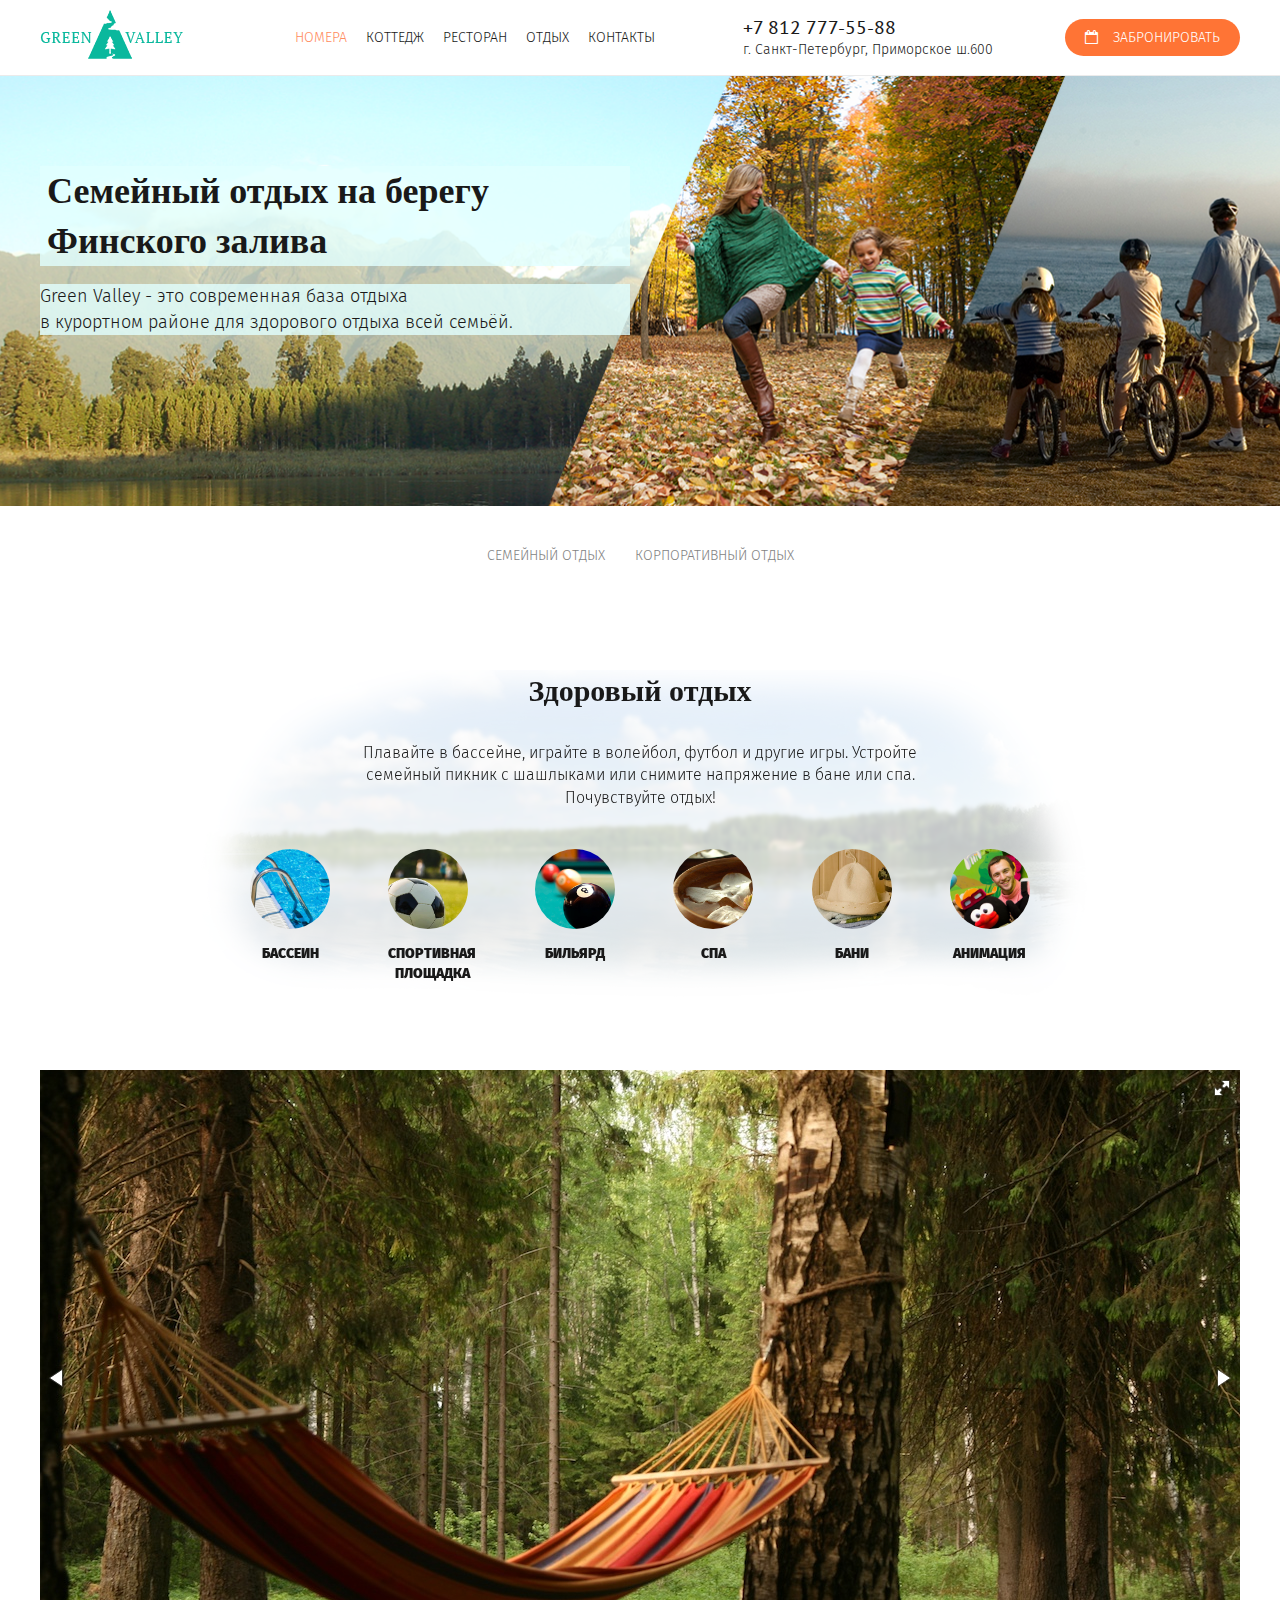
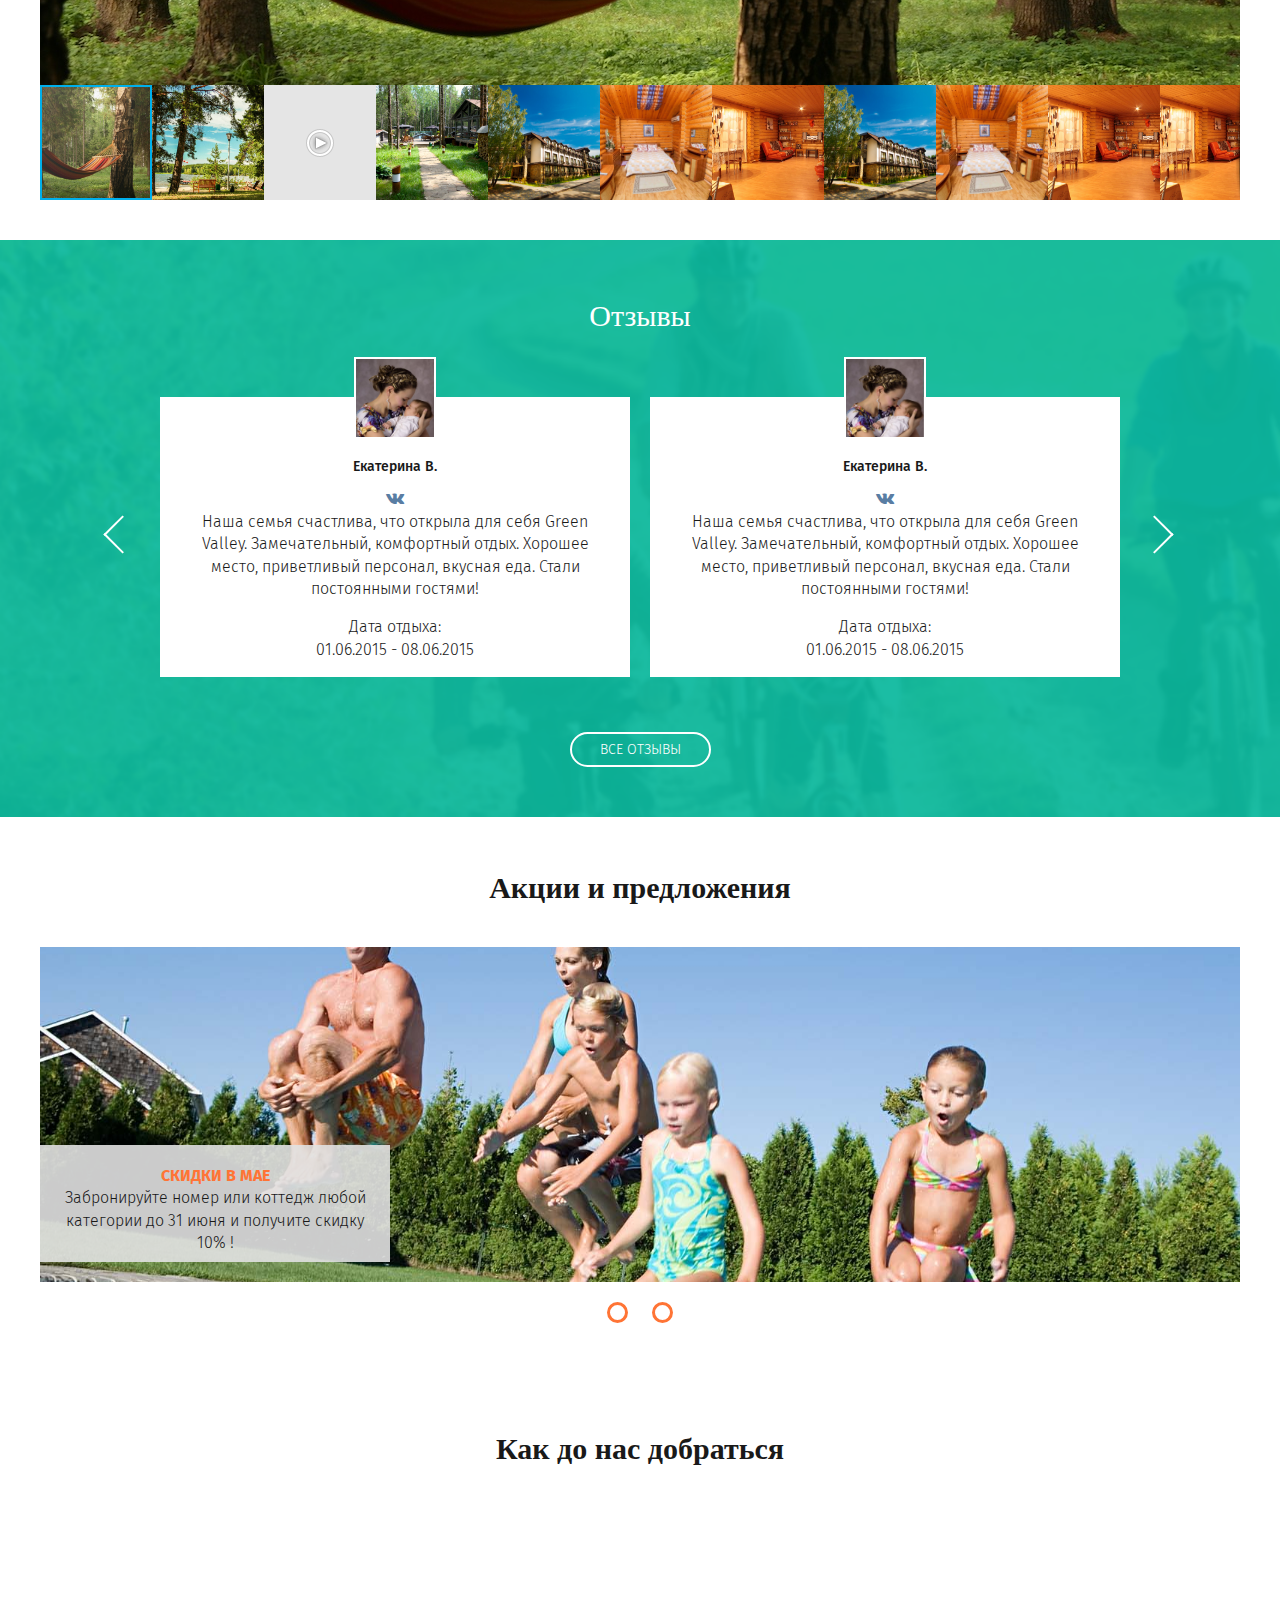
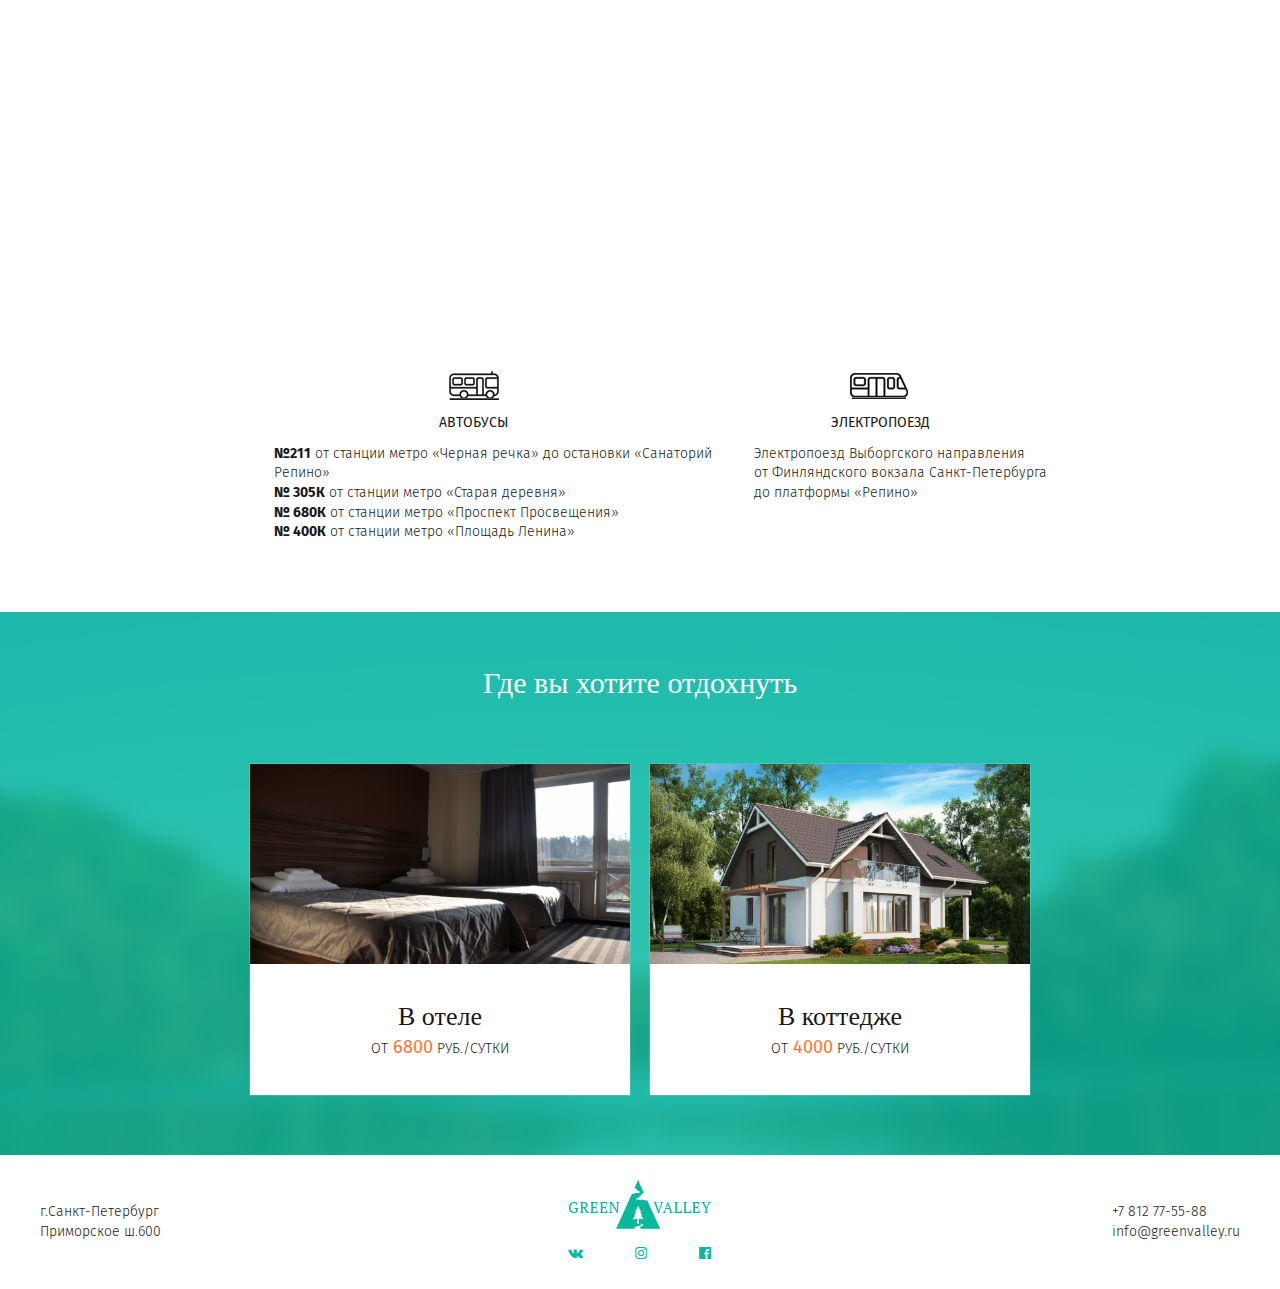
==== commit adf17410: "e" ====
--- a/index.html
+++ b/index.html
@@ -18,11 +18,11 @@
         <a href="index.html" class="main-logo"><img src="img/icons/main-logo.png" alt="Main Logo"></a>
         <nav class="main-nav">
           <ul class="main-nav__list">
-            <li class="main-nav__item"><a class="main-nav__link active-link" href="#">номера</a></li>
-            <li class="main-nav__item"><a class="main-nav__link" href="#">коттедж</a></li>
+            <li class="main-nav__item"><a class="main-nav__link active-link" href="room-list.html">номера</a></li>
+            <li class="main-nav__item"><a class="main-nav__link" href="single-room.html">коттедж</a></li>
             <li class="main-nav__item"><a class="main-nav__link" href="#">ресторан</a></li>
             <li class="main-nav__item"><a class="main-nav__link" href="#">отдых</a></li>
-            <li class="main-nav__item"><a class="main-nav__link" href="#">контакты</a></li>
+            <li class="main-nav__item"><a class="main-nav__link" href="#contacts">контакты</a></li>
           </ul>
           <div class="main-nav__toggler"><span></span></div>
         </nav>
@@ -54,8 +54,8 @@
       </div>
 
       <ul class="relax__tabs">
-        <li class="no-list-style"><a id="promo-family" class="relax__tab-link  relax__tab-link--active" href="#">Семейный отдых</a></li>
-        <li class="no-list-style"><a id="promo-corporate" class="relax__tab-link" href="#">Корпоративный отдых</a></li>
+        <li><a id="promo-family" class="relax__tab-link" href="#">Семейный отдых</a></li>
+        <li><a id="promo-corporate" class="relax__tab-link" href="#">Корпоративный отдых</a></li>
       </ul>
 
       <div id="slider-promo-list"  class="relax__slider-options owl-carousel"> 
@@ -188,7 +188,7 @@
     </div>
 
      </div>
-         <a class="offers__slider-pagination-dot dot-active" href="#" id="btnOffersLeft"></a></li>
+         <a class="offers__slider-pagination-dot" href="#" id="btnOffersLeft"></a></li>
          <a class="offers__slider-pagination-dot" href="#" id="btnOffersRight"></a></li>
    </section>
 
@@ -233,7 +233,7 @@
            </div>
          </div>
        </a>
-       <a href="#" class="accommodation__item">
+       <a href="single-room.html" class="accommodation__item">
          <div class="accommodation__item-content">
 			<div class="accommodation__item-picture">
 			  <img src="img/content/cottage.jpg" alt="alt">
@@ -252,8 +252,8 @@
    <footer class="page-footer">
     <div class="footer__inner">
      <div class="footer__address">г.Санкт-Петербург<br>Приморское ш.600</div>
-     <div class="footer__logo-block">
-         <a href="" class="main-logo"><img src="img/icons/main-logo.png" alt="Логотип"></a>
+     <div class="footer__logo-block" id="contacts">
+         <a href="index.html" class="main-logo"><img src="img/icons/main-logo.png" alt="Логотип"></a>
          <ul class="social-icons">
            <li class="social-icons__item"><a href=""><i class="fa fa-green fa-vk"></i></a></li>
            <li class="social-icons__item"><a href=""><i class="fa fa-green fa-instagram"></i></a></li>
--- a/css/style.css
+++ b/css/style.css
@@ -113,10 +113,6 @@
 	margin-bottom: 80px;
 }
 
-.no-list-style{
-	list-style-type: none;
-} 
-
 .relax__tab-link{
 	font-family: 'Fira Sans', Helvetica, Arial;
 	font-size: 14px;
@@ -125,9 +121,19 @@
 	text-decoration: none;
 	text-transform: uppercase;
 	position: relative;
-}
-
-.relax__tab-link:hover:after{
+	margin-right: 15px;
+	margin-left: 15px;
+}
+
+.relax__tab-link:focus{
+	color: #ff7435;
+}
+
+.relax__tab-link:hover{
+	color: #ff7435;
+}
+
+.relax__tab-link:focus:after{
 	content: '';
 	position: absolute;
     height: 2px;
@@ -139,14 +145,8 @@
 	margin: auto;
 }
 
-.relax__tab-link:hover{
-	color: #ff7435;
-}
-
-.relax__tab-link--active{
-	color: #ff7435;
-	margin-right: 35px;
-}
+
+
 
 .relax__slider-options{
 	width: 1200px;
@@ -256,7 +256,7 @@
 	font-size: 30px;
 	color: #ffffff;
 	padding-top: 55px;
-	margin-bottom: 50px;
+	font-weight: 300;
 }
 
 .feedback-item{
@@ -264,7 +264,7 @@
 	background-color: #fff;
 	font-size: 16px;
 	padding: 0px 30px;
-	margin: 0px 10px 55px 10px;
+	margin: 40px 10px 55px 10px;
 }
 .feedback-item__author-avatar{
 	width: 78px;
@@ -356,13 +356,6 @@
 	margin: 0;
 }
 
-// .offers__slider-pagination{
-// 	text-align: center;
-// 	padding-left: 0;
-// 	margin-top: 10px;
-// 	font-size: 0;
-// }
-
 .offers__slider-pagination-dot{
 	text-align: center;
 	list-style-type: none;
@@ -373,10 +366,9 @@
 	display: inline-block;
 	margin: 10px;
 	margin-top: 20px;
-	// cursor: pointer;
-}
-
-.dot-active{
+}
+
+.offers__slider-pagination-dot:focus{
 	background-color: #ff7435;
 }
 
@@ -432,17 +424,11 @@
     transform: translate(-50%);
 }
 
-.transport__title:before:nth-child(2){
-	content: '';
-    display: inline-block;
-    width: 50px;
-    height: 29px;
+.transport__item:nth-child(2)
+.transport__title:before{
+	width: 60px;
+	top:0px;
     background-image: url(../img/icons/electro.png);
-    background-repeat: no-repeat;
-    position: absolute;
-    top: -2px;
-    left: 50%;
-    transform: translate(-50%);
 }
 
 .transport__item{
@@ -485,7 +471,6 @@
 	display: flex;
 	flex-wrap:wrap;
 	justify-content:center;
-	// margin-top: 35px;
 }
 
 .accommodation__item{
@@ -605,6 +590,10 @@
 .room-description__feature{
 	font-family: 'Fira Sans';
 	font-size: 16px;
+}
+
+.room-description__feature b{
+	color: #FF7435;
 }
 
 .room-description__list-of-features, 
@@ -682,7 +671,6 @@
 }
 
 .categories-list{
-	// max-width: 1200px;
 	margin: auto;
 	text-align: center;
 }
@@ -706,7 +694,6 @@
 .categories-list__item-desc{
 	width: 600px;
 	background-color: #fafafa;
-	// margin-right: 10px;
 	font-size: 0;
 	float: left;
 	display: inline-block;
@@ -790,7 +777,7 @@
   background-color: #f3f3f3;
 }
 
-/*--------------------------*/
+/*---------FORM----------*/
 
 .step-block{
 	margin: auto;
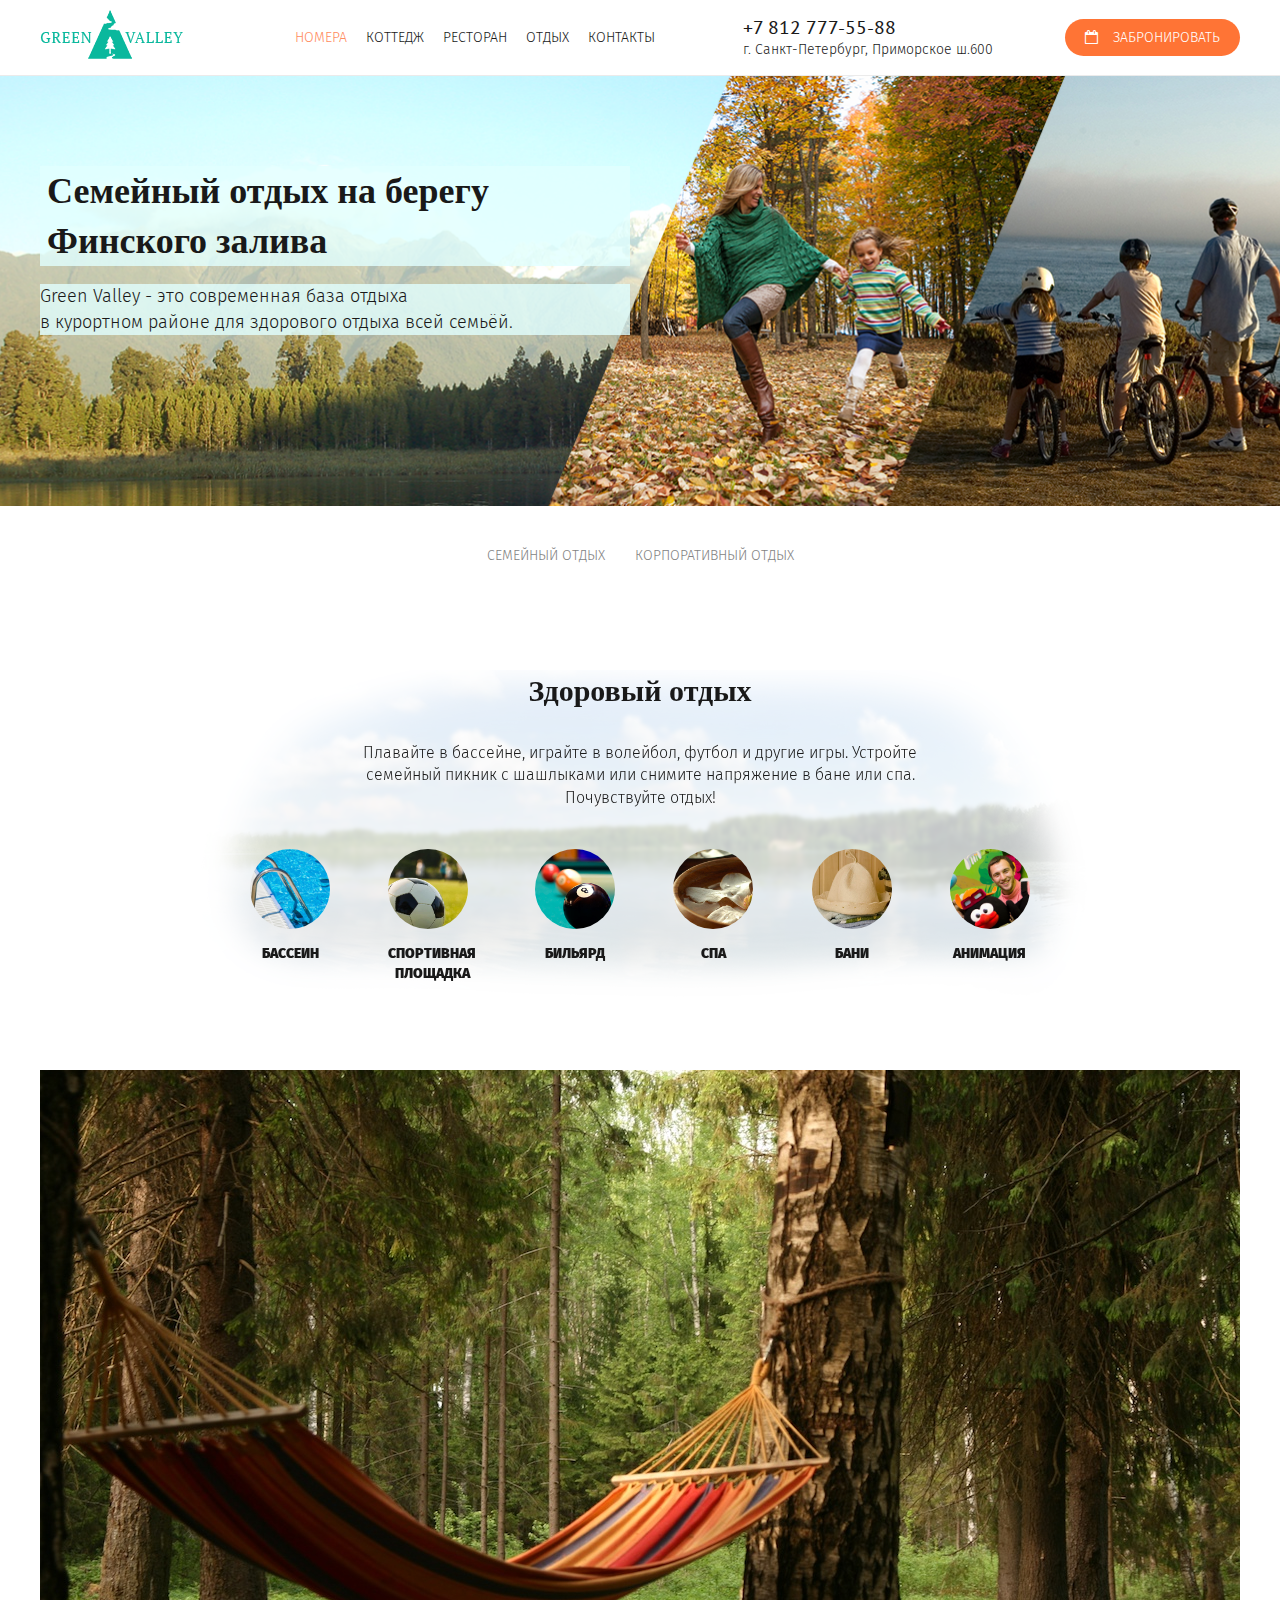
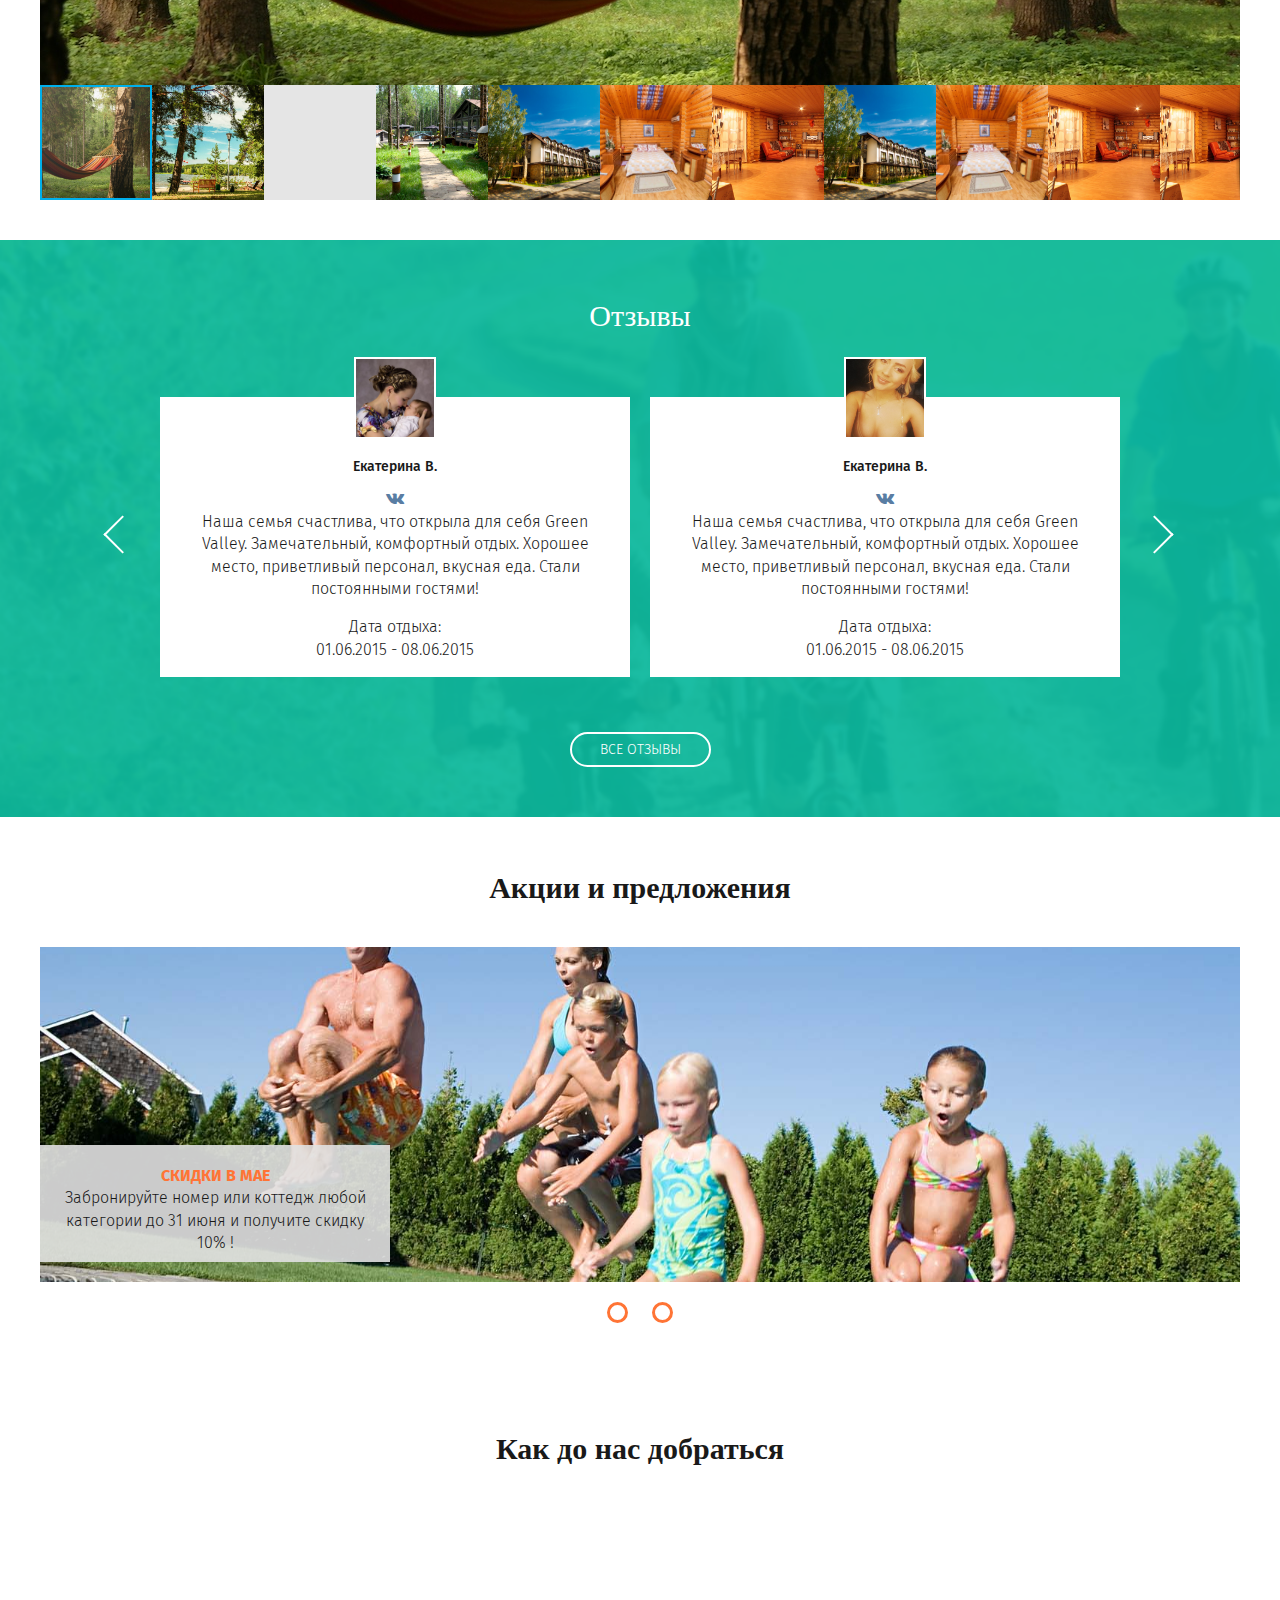
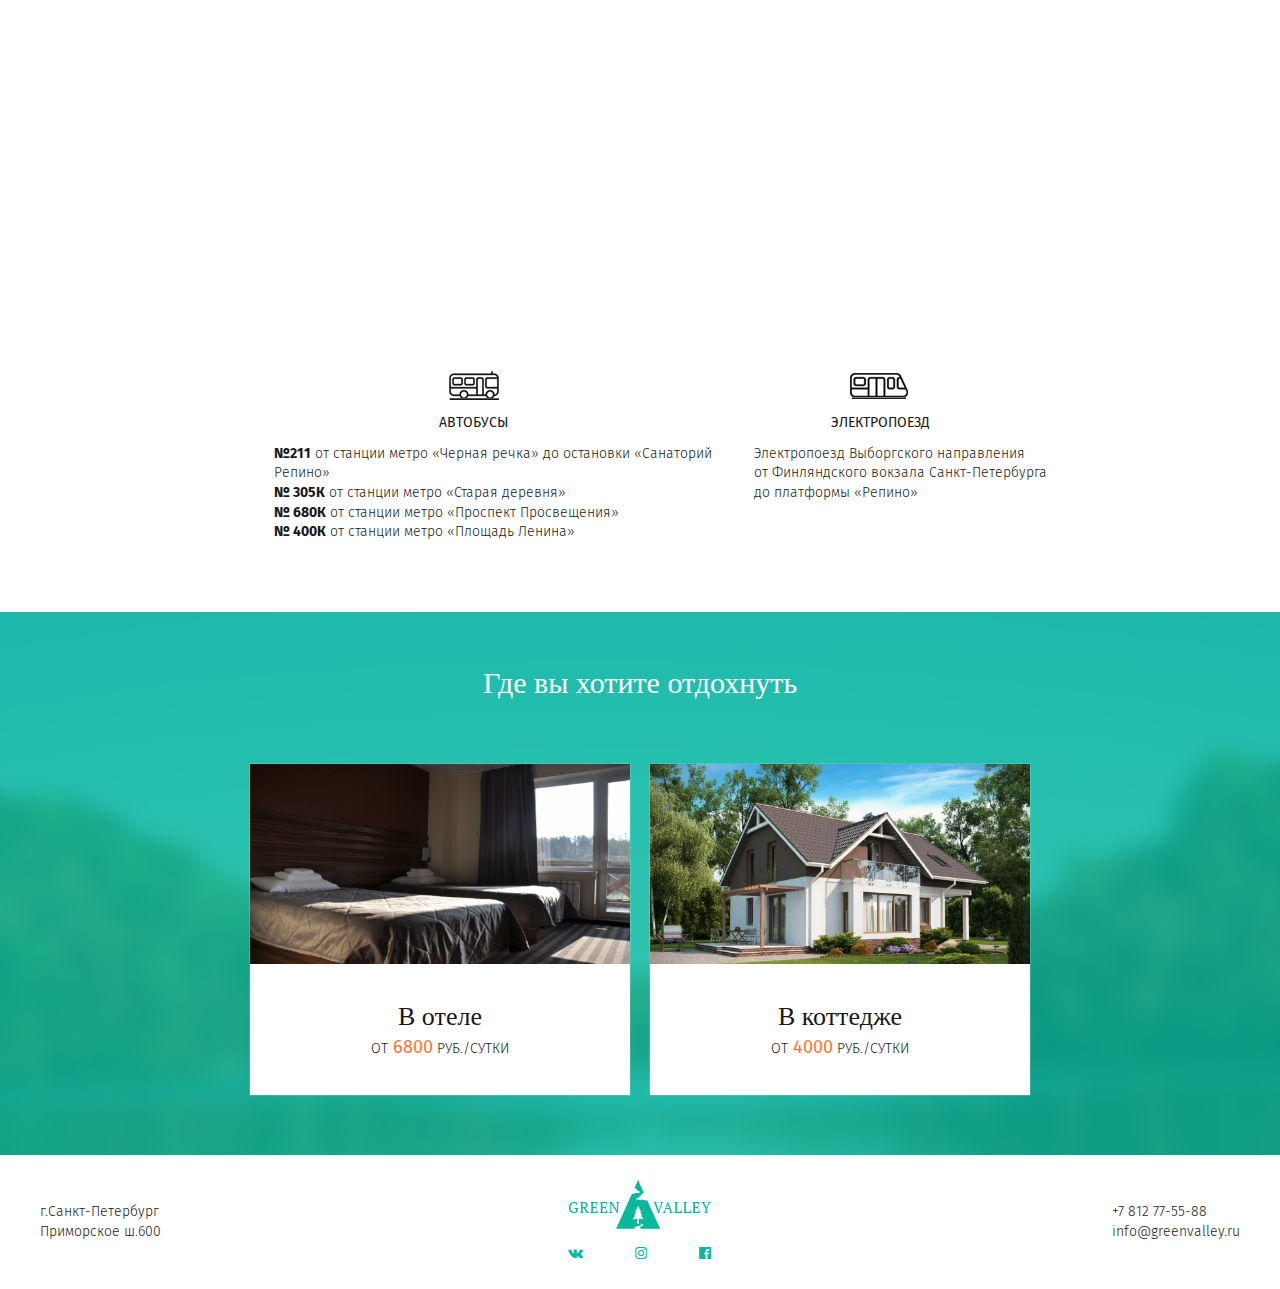
==== commit 87d612de: "e" ====
--- a/index.html
+++ b/index.html
@@ -4,9 +4,10 @@
   <meta charset="UTF-8">
   <title>Document</title>
   <link rel="stylesheet" href="css/style.css">
+  <link rel="stylesheet" href="less/grid.less">
   <link rel="stylesheet" href="css/owl.carousel.css">
   <link rel="stylesheet" href="font-awesome-4.6.3/css/font-awesome.min.css">
-  <link rel="stylesheet" href="fotorama-4.6.4/fotorama.css">
+  <link rel="stylesheet" href="css/fotorama.css">
   <link href='https://fonts.googleapis.com/css?family=Fira+Sans:400,500,700' rel='stylesheet' type='text/css'>
   <link href='https://fonts.googleapis.com/css?family=PT+Sans+Caption:700' rel='stylesheet' type='text/css'> 
 </head>
@@ -136,6 +137,15 @@
         </div> 
         <div class="feedback-item">
           <div class="feedback-item__author-avatar">
+          	<img src="img/content/feedback-author-2.jpeg" alt="Author">
+          </div>
+          <h2 class="feedback-item__author">Екатерина В.</h2>
+          <a href="http://vk.com"><i class="fa fa-vk"></i></a><br>
+          Наша семья счастлива, что открыла для себя Green Valley. Замечательный, комфортный отдых. Хорошее место, приветливый персонал, вкусная еда. Стали постоянными гостями!<br> 
+          <p>Дата отдыха:<br>01.06.2015 - 08.06.2015</p> 
+        </div> 
+        <div class="feedback-item">
+          <div class="feedback-item__author-avatar">
           	<img src="img/content/feedback-author-1.jpeg" alt="Author">
           </div>
           <h2 class="feedback-item__author">Екатерина В.</h2>
@@ -145,16 +155,7 @@
         </div> 
         <div class="feedback-item">
           <div class="feedback-item__author-avatar">
-          	<img src="img/content/feedback-author-1.jpeg" alt="Author">
-          </div>
-          <h2 class="feedback-item__author">Екатерина В.</h2>
-          <a href="http://vk.com"><i class="fa fa-vk"></i></a><br>
-          Наша семья счастлива, что открыла для себя Green Valley. Замечательный, комфортный отдых. Хорошее место, приветливый персонал, вкусная еда. Стали постоянными гостями!<br> 
-          <p>Дата отдыха:<br>01.06.2015 - 08.06.2015</p> 
-        </div> 
-        <div class="feedback-item">
-          <div class="feedback-item__author-avatar">
-          	<img src="img/content/feedback-author-1.jpeg" alt="Author">
+          	<img src="img/content/feedback-author-2.jpeg" alt="Author">
           </div>
           <h2 class="feedback-item__author">Екатерина В.</h2>
           <a href="http://vk.com"><i class="fa fa-vk"></i></a><br>
@@ -272,7 +273,7 @@
   <!-- Потом плагин карусели -->
   <script src="js/owl.carousel.min.js"></script>
   <!-- Fotorama gallery -->
-  <script src="fotorama-4.6.4/fotorama.js"></script>
+  <script src="js/fotorama.js"></script>
   <!-- Потом свой скриптовой файл -->
   <script src="js/script.js"></script>
   
--- a/css/style.css
+++ b/css/style.css
@@ -305,6 +305,7 @@
 	text-transform: uppercase;
 	display: inline-block;
 	margin-bottom: 50px;
+	outline: none;
 }
 
 .offers{
--- a/css/fotorama.css
+++ b/css/fotorama.css
@@ -0,0 +1,555 @@
+/*!
+ * Fotorama 4.6.4 | http://fotorama.io/license/
+ */
+.fotorama__arr:focus:after, .fotorama__fullscreen-icon:focus:after, .fotorama__html, .fotorama__img, .fotorama__nav__frame:focus .fotorama__dot:after, .fotorama__nav__frame:focus .fotorama__thumb:after, .fotorama__stage__frame, .fotorama__stage__shaft, .fotorama__video iframe {
+    position: absolute;
+    width: 100%;
+    height: 100%;
+    top: 0;
+    right: 0;
+    left: 0;
+    bottom: 0;
+}
+.fotorama--fullscreen, .fotorama__img {
+    max-width: 99999px!important;
+    max-height: 99999px!important;
+    min-width: 0!important;
+    min-height: 0!important;
+    border-radius: 0!important;
+    box-shadow: none!important;
+    padding: 0!important;
+}
+.fotorama__wrap .fotorama__grab {
+    cursor: move;
+    cursor: -webkit-grab;
+    cursor: -o-grab;
+    cursor: -ms-grab;
+    cursor: grab;
+}
+.fotorama__grabbing * {
+    cursor: move;
+    cursor: -webkit-grabbing;
+    cursor: -o-grabbing;
+    cursor: -ms-grabbing;
+    cursor: grabbing;
+}
+.fotorama__spinner {
+    position: absolute!important;
+    top: 50%!important;
+    left: 50%!important;
+}
+.fotorama__wrap--css3 .fotorama__arr, .fotorama__wrap--css3 .fotorama__fullscreen-icon, .fotorama__wrap--css3 .fotorama__nav__shaft, .fotorama__wrap--css3 .fotorama__stage__shaft, .fotorama__wrap--css3 .fotorama__thumb-border, .fotorama__wrap--css3 .fotorama__video-close, .fotorama__wrap--css3 .fotorama__video-play {
+    -webkit-transform: translate3d(0, 0, 0);
+    transform: translate3d(0, 0, 0);
+}
+.fotorama__caption, .fotorama__nav:after, .fotorama__nav:before, .fotorama__stage:after, .fotorama__stage:before, .fotorama__wrap--css3 .fotorama__html, .fotorama__wrap--css3 .fotorama__nav, .fotorama__wrap--css3 .fotorama__spinner, .fotorama__wrap--css3 .fotorama__stage, .fotorama__wrap--css3 .fotorama__stage .fotorama__img, .fotorama__wrap--css3 .fotorama__stage__frame {
+    -webkit-transform: translateZ(0);
+    transform: translateZ(0);
+}
+.fotorama__arr:focus, .fotorama__fullscreen-icon:focus, .fotorama__nav__frame {
+    outline: 0;
+}
+.fotorama__arr:focus:after, .fotorama__fullscreen-icon:focus:after, .fotorama__nav__frame:focus .fotorama__dot:after, .fotorama__nav__frame:focus .fotorama__thumb:after {
+    content: '';
+    border-radius: inherit;
+    background-color: rgba(0, 175, 234, .5);
+}
+.fotorama__wrap--video .fotorama__stage, .fotorama__wrap--video .fotorama__stage__frame--video, .fotorama__wrap--video .fotorama__stage__frame--video .fotorama__html, .fotorama__wrap--video .fotorama__stage__frame--video .fotorama__img, .fotorama__wrap--video .fotorama__stage__shaft {
+    -webkit-transform: none!important;
+    transform: none!important;
+}
+.fotorama__wrap--css3 .fotorama__nav__shaft, .fotorama__wrap--css3 .fotorama__stage__shaft, .fotorama__wrap--css3 .fotorama__thumb-border {
+    transition-property: -webkit-transform, width;
+    transition-property: transform, width;
+    transition-timing-function: cubic-bezier(0.1, 0, .25, 1);
+    transition-duration: 0ms;
+}
+.fotorama__arr, .fotorama__fullscreen-icon, .fotorama__no-select, .fotorama__video-close, .fotorama__video-play, .fotorama__wrap {
+    -webkit-user-select: none;
+    -moz-user-select: none;
+    -ms-user-select: none;
+    user-select: none;
+}
+.fotorama__select {
+    -webkit-user-select: text;
+    -moz-user-select: text;
+    -ms-user-select: text;
+    user-select: text;
+}
+.fotorama__nav, .fotorama__nav__frame {
+    margin: auto;
+    padding: 0;
+}
+.fotorama__caption__wrap, .fotorama__nav__frame, .fotorama__nav__shaft {
+    -moz-box-orient: vertical;
+    display: inline-block;
+    vertical-align: middle;
+    *display: inline;
+    *zoom: 1;
+}
+.fotorama__nav__frame, .fotorama__thumb-border {
+    box-sizing: content-box;
+}
+.fotorama__caption__wrap {
+    box-sizing: border-box;
+}
+.fotorama--hidden, .fotorama__load {
+    position: absolute;
+    left: -99999px;
+    top: -99999px;
+    z-index: -1;
+}
+.fotorama__arr, .fotorama__fullscreen-icon, .fotorama__nav, .fotorama__nav__frame, .fotorama__nav__shaft, .fotorama__stage__frame, .fotorama__stage__shaft, .fotorama__video-close, .fotorama__video-play {
+    -webkit-tap-highlight-color: transparent;
+}
+.fotorama__arr, .fotorama__fullscreen-icon, .fotorama__video-close, .fotorama__video-play {
+    background: url(fotorama.png) no-repeat;
+}
+@media (-webkit-min-device-pixel-ratio:1.5), (min-resolution:2dppx) {
+    .fotorama__arr, .fotorama__fullscreen-icon, .fotorama__video-close, .fotorama__video-play {
+    background: url(fotorama@2x.png) 0 0/96px 160px no-repeat;
+}
+}.fotorama__thumb {
+    background-color: #7f7f7f;
+    background-color: rgba(127, 127, 127, .2);
+}
+@media print {
+    .fotorama__arr, .fotorama__fullscreen-icon, .fotorama__thumb-border, .fotorama__video-close, .fotorama__video-play {
+    background: none!important;
+}
+}.fotorama {
+    min-width: 1px;
+    overflow: hidden;
+}
+.fotorama:not(.fotorama--unobtrusive)>*:not(:first-child) {
+    display: none;
+}
+.fullscreen {
+    width: 100%!important;
+    height: 100%!important;
+    max-width: 100%!important;
+    max-height: 100%!important;
+    margin: 0!important;
+    padding: 0!important;
+    overflow: hidden!important;
+    background: #000;
+}
+.fotorama--fullscreen {
+    position: absolute!important;
+    top: 0!important;
+    left: 0!important;
+    right: 0!important;
+    bottom: 0!important;
+    float: none!important;
+    z-index: 2147483647!important;
+    background: #000;
+    width: 100%!important;
+    height: 100%!important;
+    margin: 0!important;
+}
+.fotorama--fullscreen .fotorama__nav, .fotorama--fullscreen .fotorama__stage {
+    background: #000;
+}
+.fotorama__wrap {
+    -webkit-text-size-adjust: 100%;
+    position: relative;
+    direction: ltr;
+    z-index: 0;
+}
+
+.fotorama__wrap--rtl .fotorama__stage__frame {
+    direction: rtl;
+}
+.fotorama__nav, .fotorama__stage {
+    overflow: hidden;
+    position: relative;
+    max-width: 100%}
+.fotorama__wrap--pan-y {
+    -ms-touch-action: pan-y;
+}
+.fotorama__wrap .fotorama__pointer {
+    cursor: pointer;
+}
+.fotorama__wrap--slide .fotorama__stage__frame {
+    opacity: 1!important;
+}
+.fotorama__stage__frame {
+    overflow: hidden;
+}
+.fotorama__stage__frame.fotorama__active {
+    z-index: 8;
+}
+.fotorama__wrap--fade .fotorama__stage__frame {
+    display: none;
+}
+.fotorama__wrap--fade .fotorama__fade-front, .fotorama__wrap--fade .fotorama__fade-rear, .fotorama__wrap--fade .fotorama__stage__frame.fotorama__active {
+    display: block;
+    left: 0;
+    top: 0;
+}
+.fotorama__wrap--fade .fotorama__fade-front {
+    z-index: 8;
+}
+.fotorama__wrap--fade .fotorama__fade-rear {
+    z-index: 7;
+}
+.fotorama__wrap--fade .fotorama__fade-rear.fotorama__active {
+    z-index: 9;
+}
+.fotorama__wrap--fade .fotorama__stage .fotorama__shadow {
+    display: none;
+}
+.fotorama__img {
+    -ms-filter: "alpha(Opacity=0)";
+    filter: alpha(opacity=0);
+    opacity: 0;
+    border: none!important;
+}
+.fotorama__error .fotorama__img, .fotorama__loaded .fotorama__img {
+    -ms-filter: "alpha(Opacity=100)";
+    filter: alpha(opacity=100);
+    opacity: 1;
+}
+.fotorama--fullscreen .fotorama__loaded--full .fotorama__img, .fotorama__img--full {
+    display: none;
+}
+.fotorama--fullscreen .fotorama__loaded--full .fotorama__img--full {
+    display: block;
+}
+.fotorama__wrap--only-active .fotorama__nav, .fotorama__wrap--only-active .fotorama__stage {
+    max-width: 99999px!important;
+}
+.fotorama__wrap--only-active .fotorama__stage__frame {
+    visibility: hidden;
+}
+.fotorama__wrap--only-active .fotorama__stage__frame.fotorama__active {
+    visibility: visible;
+}
+.fotorama__nav {
+    font-size: 0;
+    line-height: 0;
+    text-align: center;
+    display: none;
+    white-space: nowrap;
+    z-index: 5;
+}
+.fotorama__nav__shaft {
+    position: relative;
+    left: 0;
+    top: 0;
+    text-align: left;
+}
+.fotorama__nav__frame {
+    position: relative;
+    cursor: pointer;
+}
+.fotorama__nav--dots {
+    display: block;
+}
+.fotorama__nav--dots .fotorama__nav__frame {
+    width: 18px;
+    height: 30px;
+}
+.fotorama__nav--dots .fotorama__nav__frame--thumb, .fotorama__nav--dots .fotorama__thumb-border {
+    display: none;
+}
+.fotorama__nav--thumbs {
+    display: block;
+}
+.fotorama__nav--thumbs .fotorama__nav__frame {
+    padding-left: 0!important;
+}
+.fotorama__nav--thumbs .fotorama__nav__frame:last-child {
+    padding-right: 0!important;
+}
+.fotorama__nav--thumbs .fotorama__nav__frame--dot {
+    display: none;
+}
+.fotorama__dot {
+    display: block;
+    width: 4px;
+    height: 4px;
+    position: relative;
+    top: 12px;
+    left: 6px;
+    border-radius: 6px;
+    border: 1px solid #7f7f7f;
+}
+.fotorama__nav__frame:focus .fotorama__dot:after {
+    padding: 1px;
+    top: -1px;
+    left: -1px;
+}
+.fotorama__nav__frame.fotorama__active .fotorama__dot {
+    width: 0;
+    height: 0;
+    border-width: 3px;
+}
+.fotorama__nav__frame.fotorama__active .fotorama__dot:after {
+    padding: 3px;
+    top: -3px;
+    left: -3px;
+}
+.fotorama__thumb {
+    overflow: hidden;
+    position: relative;
+    width: 100%;
+    height: 100%}
+.fotorama__nav__frame:focus .fotorama__thumb {
+    z-index: 2;
+}
+.fotorama__thumb-border {
+    position: absolute;
+    z-index: 9;
+    top: 0;
+    left: 0;
+    border-style: solid;
+    border-color: #00afea;
+    background-image: linear-gradient(to bottom right, rgba(255, 255, 255, .25), rgba(64, 64, 64, .1));
+}
+.fotorama__caption {
+    position: absolute;
+    z-index: 12;
+    bottom: 0;
+    left: 0;
+    right: 0;
+    font-family: 'Helvetica Neue', Arial, sans-serif;
+    font-size: 14px;
+    line-height: 1.5;
+    color: #000;
+}
+.fotorama__caption a {
+    text-decoration: none;
+    color: #000;
+    border-bottom: 1px solid;
+    border-color: rgba(0, 0, 0, .5);
+}
+.fotorama__caption a:hover {
+    color: #333;
+    border-color: rgba(51, 51, 51, .5);
+}
+.fotorama__wrap--rtl .fotorama__caption {
+    left: auto;
+    right: 0;
+}
+.fotorama__wrap--no-captions .fotorama__caption, .fotorama__wrap--video .fotorama__caption {
+    display: none;
+}
+.fotorama__caption__wrap {
+    background-color: #fff;
+    background-color: rgba(255, 255, 255, .9);
+    padding: 5px 10px;
+}
+@-webkit-keyframes spinner {
+    0% {
+    -webkit-transform: rotate(0);
+    transform: rotate(0);
+}
+100% {
+    -webkit-transform: rotate(360deg);
+    transform: rotate(360deg);
+}
+}@keyframes spinner {
+    0% {
+    -webkit-transform: rotate(0);
+    transform: rotate(0);
+}
+100% {
+    -webkit-transform: rotate(360deg);
+    transform: rotate(360deg);
+}
+}.fotorama__wrap--css3 .fotorama__spinner {
+    -webkit-animation: spinner 24s infinite linear;
+    animation: spinner 24s infinite linear;
+}
+.fotorama__wrap--css3 .fotorama__html, .fotorama__wrap--css3 .fotorama__stage .fotorama__img {
+    transition-property: opacity;
+    transition-timing-function: linear;
+    transition-duration: .3s;
+}
+.fotorama__wrap--video .fotorama__stage__frame--video .fotorama__html, .fotorama__wrap--video .fotorama__stage__frame--video .fotorama__img {
+    -ms-filter: "alpha(Opacity=0)";
+    filter: alpha(opacity=0);
+    opacity: 0;
+}
+.fotorama__select {
+    cursor: auto;
+}
+.fotorama__video {
+    top: 32px;
+    right: 0;
+    bottom: 0;
+    left: 0;
+    position: absolute;
+    z-index: 10;
+}
+@-moz-document url-prefix() {
+    .fotorama__active {
+    box-shadow: 0 0 0 transparent;
+}
+}.fotorama__arr, .fotorama__fullscreen-icon, .fotorama__video-close, .fotorama__video-play {
+    position: absolute;
+    z-index: 11;
+    cursor: pointer;
+}
+.fotorama__arr {
+    position: absolute;
+    width: 32px;
+    height: 32px;
+    top: 50%;
+    margin-top: -16px;
+}
+.fotorama__arr--prev {
+    left: 2px;
+    background-position: 0 0;
+}
+.fotorama__arr--next {
+    right: 2px;
+    background-position: -32px 0;
+}
+.fotorama__arr--disabled {
+    pointer-events: none;
+    cursor: default;
+    *display: none;
+    opacity: .1;
+}
+.fotorama__fullscreen-icon {
+    width: 32px;
+    height: 32px;
+    top: 2px;
+    right: 2px;
+    background-position: 0 -32px;
+    z-index: 20;
+}
+.fotorama__arr:focus, .fotorama__fullscreen-icon:focus {
+    border-radius: 50%}
+.fotorama--fullscreen .fotorama__fullscreen-icon {
+    background-position: -32px -32px;
+}
+.fotorama__video-play {
+    width: 96px;
+    height: 96px;
+    left: 50%;
+    top: 50%;
+    margin-left: -48px;
+    margin-top: -48px;
+    background-position: 0 -64px;
+    opacity: 0;
+}
+.fotorama__wrap--css2 .fotorama__video-play, .fotorama__wrap--video .fotorama__stage .fotorama__video-play {
+    display: none;
+}
+.fotorama__error .fotorama__video-play, .fotorama__loaded .fotorama__video-play, .fotorama__nav__frame .fotorama__video-play {
+    opacity: 1;
+    display: block;
+}
+.fotorama__nav__frame .fotorama__video-play {
+    width: 32px;
+    height: 32px;
+    margin-left: -16px;
+    margin-top: -16px;
+    background-position: -64px -32px;
+}
+.fotorama__video-close {
+    width: 32px;
+    height: 32px;
+    top: 0;
+    right: 0;
+    background-position: -64px 0;
+    z-index: 20;
+    opacity: 0;
+}
+.fotorama__wrap--css2 .fotorama__video-close {
+    display: none;
+}
+.fotorama__wrap--css3 .fotorama__video-close {
+    -webkit-transform: translate3d(32px, -32px, 0);
+    transform: translate3d(32px, -32px, 0);
+}
+.fotorama__wrap--video .fotorama__video-close {
+    display: block;
+    opacity: 1;
+}
+.fotorama__wrap--css3.fotorama__wrap--video .fotorama__video-close {
+    -webkit-transform: translate3d(0, 0, 0);
+    transform: translate3d(0, 0, 0);
+}
+.fotorama__wrap--no-controls.fotorama__wrap--toggle-arrows .fotorama__arr, .fotorama__wrap--no-controls.fotorama__wrap--toggle-arrows .fotorama__fullscreen-icon {
+    opacity: 0;
+}
+.fotorama__wrap--no-controls.fotorama__wrap--toggle-arrows .fotorama__arr:focus, .fotorama__wrap--no-controls.fotorama__wrap--toggle-arrows .fotorama__fullscreen-icon:focus {
+    opacity: 1;
+}
+.fotorama__wrap--video .fotorama__arr, .fotorama__wrap--video .fotorama__fullscreen-icon {
+    opacity: 0!important;
+}
+.fotorama__wrap--css2.fotorama__wrap--no-controls.fotorama__wrap--toggle-arrows .fotorama__arr, .fotorama__wrap--css2.fotorama__wrap--no-controls.fotorama__wrap--toggle-arrows .fotorama__fullscreen-icon {
+    display: none;
+}
+.fotorama__wrap--css2.fotorama__wrap--no-controls.fotorama__wrap--toggle-arrows .fotorama__arr:focus, .fotorama__wrap--css2.fotorama__wrap--no-controls.fotorama__wrap--toggle-arrows .fotorama__fullscreen-icon:focus {
+    display: block;
+}
+.fotorama__wrap--css2.fotorama__wrap--video .fotorama__arr, .fotorama__wrap--css2.fotorama__wrap--video .fotorama__fullscreen-icon {
+    display: none!important;
+}
+.fotorama__wrap--css3.fotorama__wrap--no-controls.fotorama__wrap--slide.fotorama__wrap--toggle-arrows .fotorama__fullscreen-icon:not(:focus) {
+    -webkit-transform: translate3d(32px, -32px, 0);
+    transform: translate3d(32px, -32px, 0);
+}
+.fotorama__wrap--css3.fotorama__wrap--no-controls.fotorama__wrap--slide.fotorama__wrap--toggle-arrows .fotorama__arr--prev:not(:focus) {
+    -webkit-transform: translate3d(-48px, 0, 0);
+    transform: translate3d(-48px, 0, 0);
+}
+.fotorama__wrap--css3.fotorama__wrap--no-controls.fotorama__wrap--slide.fotorama__wrap--toggle-arrows .fotorama__arr--next:not(:focus) {
+    -webkit-transform: translate3d(48px, 0, 0);
+    transform: translate3d(48px, 0, 0);
+}
+.fotorama__wrap--css3.fotorama__wrap--video .fotorama__fullscreen-icon {
+    -webkit-transform: translate3d(32px, -32px, 0)!important;
+    transform: translate3d(32px, -32px, 0)!important;
+}
+.fotorama__wrap--css3.fotorama__wrap--video .fotorama__arr--prev {
+    -webkit-transform: translate3d(-48px, 0, 0)!important;
+    transform: translate3d(-48px, 0, 0)!important;
+}
+.fotorama__wrap--css3.fotorama__wrap--video .fotorama__arr--next {
+    -webkit-transform: translate3d(48px, 0, 0)!important;
+    transform: translate3d(48px, 0, 0)!important;
+}
+.fotorama__wrap--css3 .fotorama__arr:not(:focus), .fotorama__wrap--css3 .fotorama__fullscreen-icon:not(:focus), .fotorama__wrap--css3 .fotorama__video-close:not(:focus), .fotorama__wrap--css3 .fotorama__video-play:not(:focus) {
+    transition-property: -webkit-transform, opacity;
+    transition-property: transform, opacity;
+    transition-duration: .3s;
+}
+.fotorama__nav:after, .fotorama__nav:before, .fotorama__stage:after, .fotorama__stage:before {
+    content: "";
+    display: block;
+    position: absolute;
+    text-decoration: none;
+    top: 0;
+    bottom: 0;
+    width: 10px;
+    height: auto;
+    z-index: 10;
+    pointer-events: none;
+    background-repeat: no-repeat;
+    background-size: 1px 100%, 5px 100%}
+.fotorama__nav:before, .fotorama__stage:before {
+    background-image: linear-gradient(transparent, rgba(0, 0, 0, .2) 25%, rgba(0, 0, 0, .3) 75%, transparent), radial-gradient(farthest-side at 0 50%, rgba(0, 0, 0, .4), transparent);
+    background-position: 0 0, 0 0;
+    left: -10px;
+}
+.fotorama__nav.fotorama__shadows--left:before, .fotorama__stage.fotorama__shadows--left:before {
+    left: 0;
+}
+.fotorama__nav:after, .fotorama__stage:after {
+    background-image: linear-gradient(transparent, rgba(0, 0, 0, .2) 25%, rgba(0, 0, 0, .3) 75%, transparent), radial-gradient(farthest-side at 100% 50%, rgba(0, 0, 0, .4), transparent);
+    background-position: 100% 0, 100% 0;
+    right: -10px;
+}
+.fotorama__nav.fotorama__shadows--right:after, .fotorama__stage.fotorama__shadows--right:after {
+    right: 0;
+}
+.fotorama--fullscreen .fotorama__nav:after, .fotorama--fullscreen .fotorama__nav:before, .fotorama--fullscreen .fotorama__stage:after, .fotorama--fullscreen .fotorama__stage:before, .fotorama__wrap--fade .fotorama__stage:after, .fotorama__wrap--fade .fotorama__stage:before, .fotorama__wrap--no-shadows .fotorama__nav:after, .fotorama__wrap--no-shadows .fotorama__nav:before, .fotorama__wrap--no-shadows .fotorama__stage:after, .fotorama__wrap--no-shadows .fotorama__stage:before {
+    display: none;
+}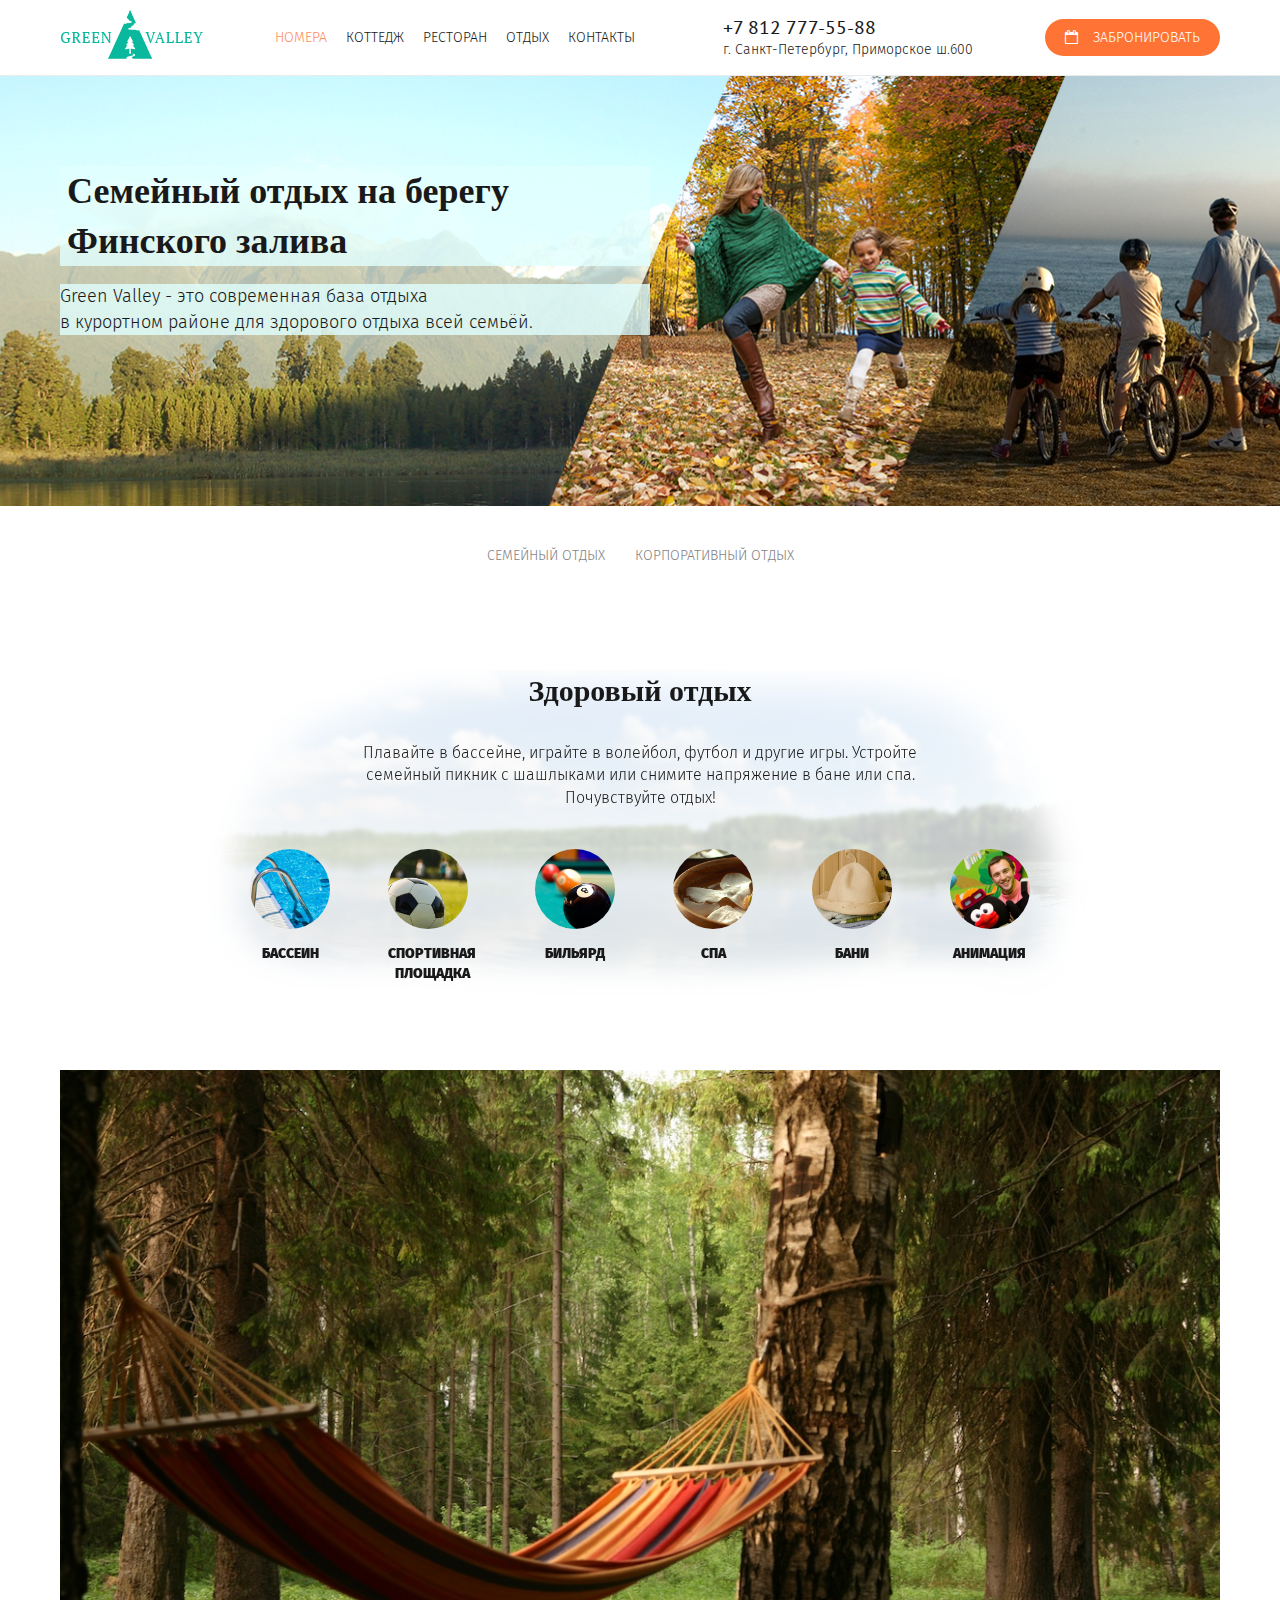
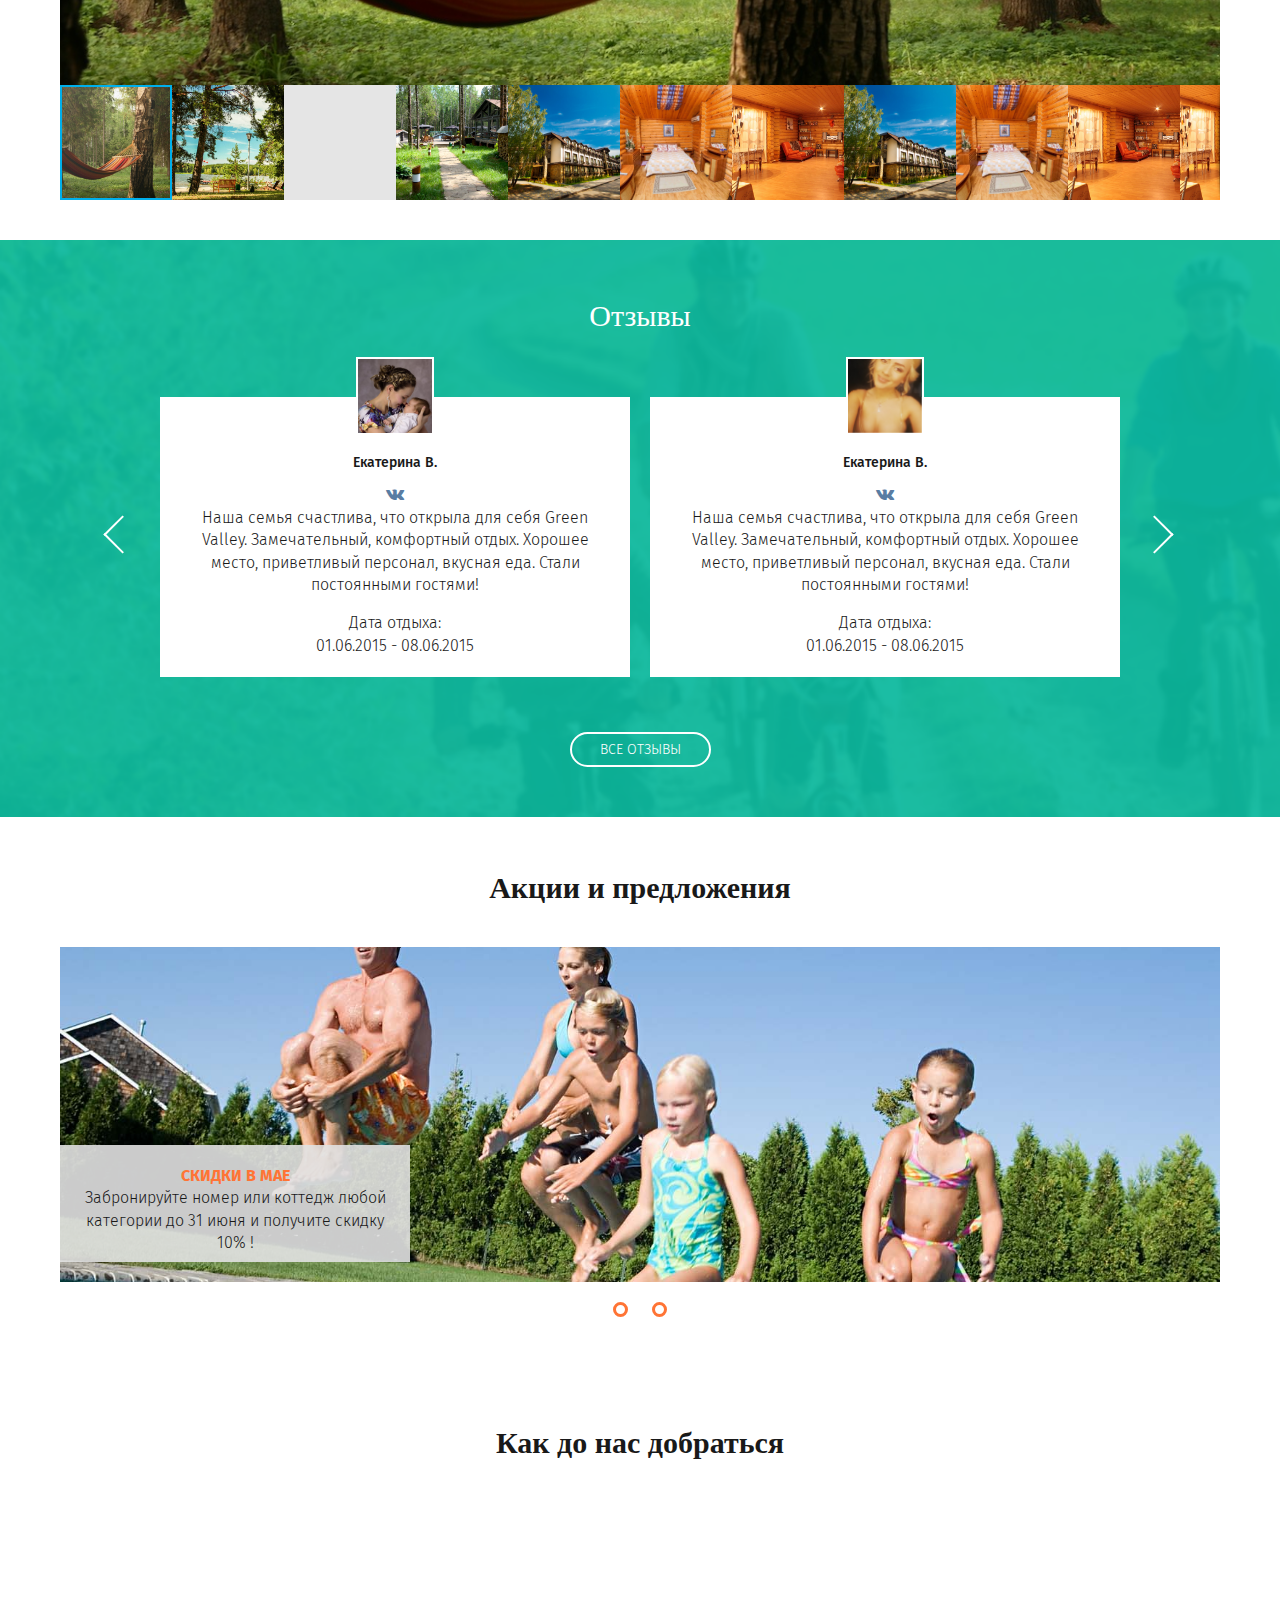
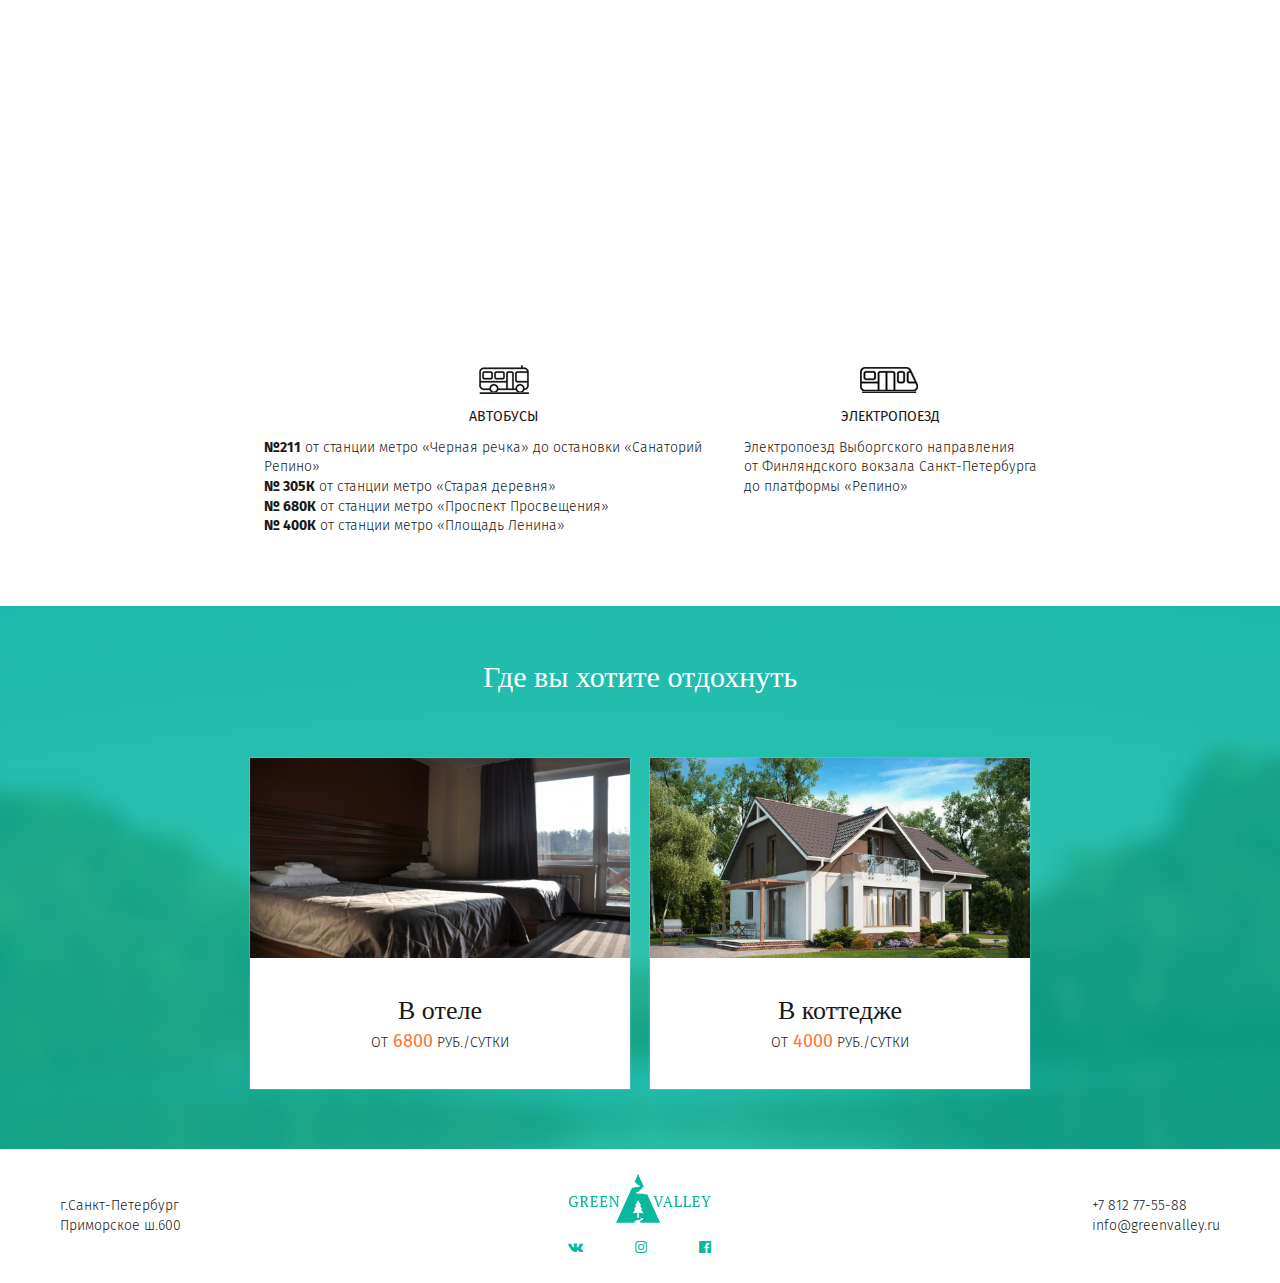
==== commit 096429d2: "greenvalley fully added" ====
--- a/index.html
+++ b/index.html
@@ -4,7 +4,7 @@
   <meta charset="UTF-8">
   <title>Document</title>
   <link rel="stylesheet" href="css/style.css">
-  <link rel="stylesheet" href="less/grid.less">
+  <link rel="stylesheet" href="сss/grid.сss">
   <link rel="stylesheet" href="css/owl.carousel.css">
   <link rel="stylesheet" href="font-awesome-4.6.3/css/font-awesome.min.css">
   <link rel="stylesheet" href="css/fotorama.css">
--- a/css/style.css
+++ b/css/style.css
@@ -1,7 +1,12 @@
+*{
+	box-sizing: border-box;
+}
 li{
 	list-style-type: none;
 }
-
+ul{
+	padding-left: 0;
+}
 body {
     margin: 0;
     padding: 0;
@@ -23,9 +28,8 @@
     flex-wrap: wrap;
     justify-content: space-between;
     align-items: center;
-    padding-left: 20px;
-    padding-right: 20px;
-    width: 1200px;
+	padding: 0 10px;
+    width: 1180px;
 }
 
 .main-logo{
@@ -80,7 +84,8 @@
 }
 
 .relax__slider-images-item{
-	width: 1200px;
+	width: 1180px;
+	padding: 0 10px;
 	margin: 0 auto;
 }
 
@@ -104,12 +109,11 @@
 }
 
 .relax__tabs{
-	width: 1200px;
-	margin: 0 auto;
+	width: 1180px;
+	margin: auto;
 	display: flex;
 	justify-content:center;
-	padding-top: 40px;
-	padding-left: 0;
+	padding: 40px 10px 0 10px;
 	margin-bottom: 80px;
 }
 
@@ -149,8 +153,9 @@
 
 
 .relax__slider-options{
-	width: 1200px;
-	margin: 0 auto;
+	width: 1180px;
+	padding: 0 10px;
+	margin: auto;
 	text-align: center;
 }
 
@@ -167,9 +172,10 @@
 }
 
 .relax__slider-options-item{
-	width: 1200px;
+	width: 1180px;
+	padding: 0 10px;
 	min-height: 400px;
-	margin: 0 auto;
+	margin: auto;
 	background-image: url(../img/bg/healthy-rest__bg.png);
 	background-repeat: no-repeat;
 	background-position: center -20px;
@@ -177,10 +183,9 @@
 
 .relax__slider-options-list{
 	width: 780px;
-	margin: 0 auto;
+	margin: auto;
 	display: flex;
 	justify-content:space-between;
-	padding-left: 0;
 }
 
 .relax__slider-options-list-container{
@@ -217,8 +222,9 @@
 }
 
 .gallery{
-	width: 1200px;
-	margin: 0 auto;
+	width: 1180px;
+	padding: 0 10px;
+	margin: auto;
 }
 
 .feedback-slide-btn{
@@ -314,7 +320,8 @@
 
 .offers__slider-wrapper{
 	margin: auto;
-	width: 1200px;
+	width: 1180px;
+	padding: 0 10px;
 }
 
 .offers__title{
@@ -374,7 +381,8 @@
 }
 
 .pass{
-	width: 1200px;
+	width: 1180px;
+	padding: 0 10px;
 	margin: auto;
 	text-align: center;
 }
@@ -388,14 +396,15 @@
 }
 /*-----Pass block-------*/
 .transport{
-	width: 1200px;
+	width: 1180px;
+	padding: 0 10px;
 	margin:auto;
 	margin-top: 50px;
 	margin-bottom: 70px;
 }
 
 .transport__list{
-	margin:0 auto;
+	margin: auto;
 	display: flex;
 	justify-content:center;
 	padding-left: 0;
@@ -525,7 +534,8 @@
 }
 
 .footer__inner{
-	max-width: 1200px;
+	max-width: 1180px;
+	padding: 0 10px;
 	margin: auto;
 	display:flex;
 	justify-content:space-between;
@@ -561,7 +571,8 @@
 /*----Single room---------------*/
 
 .about-room{
-	width: 1200px;
+	width: 1180px;
+	padding: 0 10px;
 	margin: auto;
 	margin-bottom: 50px;
 }
@@ -653,7 +664,7 @@
 	text-align: center;	
 	color: #fff;
 	padding-top: 50px;
-
+	margin-bottom: 50px;
 }
 
 .numbers-promo-block__title{
@@ -671,49 +682,75 @@
 	font-weight: 300;
 }
 
-.categories-list{
-	margin: auto;
-	text-align: center;
-}
-
-.categories-list__title{
+.categories{
+	margin: auto;
+	text-align: center;
+}
+
+.categories__inner{
+	max-width: 1180px;
+	padding: 0 10px;
+	margin: auto;
+}
+
+.categories__list{
+	width: 100%;
+	display: block;
+}
+
+.categories__item{
+	width: 100%;
+	border: 1px solid #ebebeb;
+    background-color: #fafafa;
+    min-height: 300px;
+    margin-bottom: 38px;
+    overflow: hidden;
+    text-align: left;
+    position: relative;
+}
+
+.categories__title{
 	font-family: 'PT Serif caption';
 	font-size: 30px;
 	font-weight: normal;
-}
-
-.categories-list__item{
-	max-width: 1200px;
-	min-height: 310px;
-	margin: auto;
 	margin-bottom: 40px;
-	border:1px solid #ebebeb;
-	background-color: #fafafa;
-	overflow: hidden;
-}
-
-.categories-list__item-desc{
+}
+
+.categories__item-img{
+	max-width: 600px;
+	display: inline-block;
+	height: 100%;
+	top: 0;
+	right: 0;
+	position: absolute;
+}
+
+.categories__item-img img{
+	width: 100%;
+}	
+
+.categories__item-desc{
+	max-width: 600px;
+	text-align: left;
+	display: inline-block;
+}
+
+.price-info{
 	width: 600px;
-	background-color: #fafafa;
-	font-size: 0;
-	float: left;
-	display: inline-block;
-}
-
-.categories-list__item-desc-text{
-	text-align: left;
-	padding-left: 110px;
-	margin-top: 33px;
-	margin-bottom: 0;
-	font-size: 14px;
-}
-
-.categories-list__item-order{
-	text-align: left;
-	padding-left: 110px;
-	padding-bottom: 62px;
-	padding-top: 40px;
-	font-size: 14px;
+	display: inline-block;
+	text-align: center;
+	margin-bottom: 25px;
+}
+
+.categories__item-desc-text{
+	display: block;
+	padding: 0px 100px;
+	margin-bottom: 38px;
+}
+
+.categories__item-order{
+	font-size: 14px;
+	padding: 0px 100px;
 }
 
 .more-btn{
@@ -734,25 +771,13 @@
 	right: 0;
 }
 
-.categories-list__item-image{
-	max-width: 600px;
-	height: 310px;
-	overflow: hidden;
-	display: inline-block;
-	font-size: 0;
-	float: right;
-}
-
-.categories-list__item-image img{
-	width: 104%;
-	background-size: cover;
-}
 
 /*-----------FORM-------------*/
 
 
 .container{
-	max-width: 1200px;
+	width: 1180px;
+	padding: 0 10px;
 	margin: auto;
 	text-align: center;
 }
@@ -777,8 +802,6 @@
 .bg--grey{
   background-color: #f3f3f3;
 }
-
-/*---------FORM----------*/
 
 .step-block{
 	margin: auto;
@@ -983,6 +1006,8 @@
 	position: relative;
 }
 
+
+
 .house-desc__list:before{
 	content: '';
 	position: absolute;
@@ -993,6 +1018,28 @@
 	left: 85px;
 	background-repeat: no-repeat;
 }
+
+.house-decs:nth-child(3)
+.house-desc__list:before{
+	background-image: url(../img/bg/Triangle.png);
+	left: 280px;
+}
+
+.house-decs:nth-child(4)
+.house-desc__list:before{
+	background-image: url(../img/bg/Triangle.png);
+	left: 475px;
+}
+
+.house-decs:nth-child(5)
+.house-desc__list:before{
+	background-image: url(../img/bg/Triangle.png);
+	left: 670px;
+}
+
+
+
+
 
 .house-desc__list-item{
 	display: inline-block;
@@ -1310,7 +1357,7 @@
 
 .order-button{
 	margin: auto;
-	max-width: 780px;
+	width: 780px;
 	text-transform: uppercase;
 	color: #fff;
 	text-decoration: none;
@@ -1319,13 +1366,18 @@
 	background-color: #0ab89d;
 	margin-top: 50px;
 	margin-bottom: 25px;
-	
-}
-
-
-
-
-
-
-
-
+	border: none;
+	outline: none;
+	cursor: pointer;
+	text-transform: uppercase;	
+	font-family: 'Fira Sans';
+	font-size: 14px;
+}
+
+
+
+
+
+
+
+
